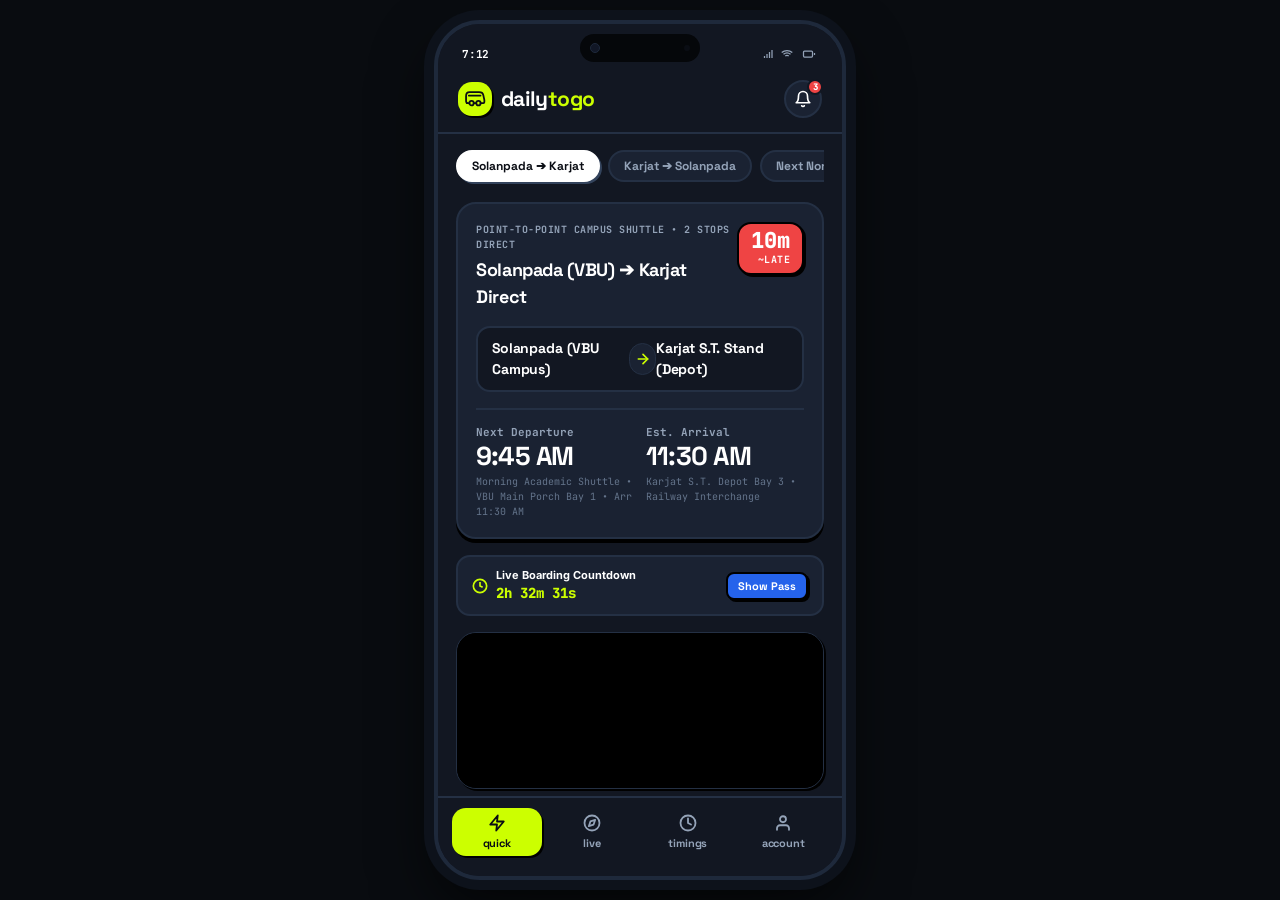
==== UIUX/index.html @ 634fa2c1 "feat(UIUX): Dailytogo student transit app with pure mobile view, muted campus video feeds, and Karja" ====
<!DOCTYPE html>
<html lang="en">
<head>
  <meta charset="UTF-8">
  <meta name="viewport" content="width=device-width, initial-scale=1.0">
  <title>Dailytogo — Next-Gen Student Transit & Campus Travel App</title>
  <meta name="description" content="Production-level UI/UX for Dailytogo, the energetic student-focused campus travel and intercity transit tracking app.">
  <link rel="preconnect" href="https://fonts.googleapis.com">
  <link rel="preconnect" href="https://fonts.gstatic.com" crossorigin>
  <link href="https://fonts.googleapis.com/css2?family=Inter:wght@400;500;600;700&family=JetBrains+Mono:wght@500;700;800&family=Space+Grotesk:wght@600;700;800&display=swap" rel="stylesheet">
  <link rel="stylesheet" href="styles.css">
</head>
<body>

  <div class="studio-wrapper">

    <!-- Mobile Device Frame Container -->
    <main class="phone-viewport-container">
      <div class="phone-device" role="region" aria-label="DailyToGo Mobile Application">
        
        <!-- Hardware Island & Front Sensors -->
        <div class="phone-notch-island" aria-hidden="true">
          <div class="island-camera-lens"></div>
          <div class="island-sensor"></div>
        </div>

        <!-- Mobile OS Status Bar -->
        <div class="phone-status-bar" aria-hidden="true">
          <span class="status-time" id="phoneStatusTime">9:41</span>
          <div class="status-indicators">
            <!-- 5G Signal SVG -->
            <svg width="14" height="12" viewBox="0 0 24 24" fill="none" stroke="currentColor" stroke-width="2.5"><path d="M2 20h.01"/><path d="M7 20v-4"/><path d="M12 20v-8"/><path d="M17 20V8"/><path d="M22 20V4"/></svg>
            <!-- Wifi SVG -->
            <svg width="14" height="12" viewBox="0 0 24 24" fill="none" stroke="currentColor" stroke-width="2.5"><path d="M5 12.55a11 11 0 0 1 14.08 0"/><path d="M1.42 9a16 16 0 0 1 21.16 0"/><path d="M8.53 16.11a6 6 0 0 1 6.95 0"/><line x1="12" y1="20" x2="12.01" y2="20"/></svg>
            <!-- Battery SVG -->
            <svg width="18" height="12" viewBox="0 0 24 24" fill="none" stroke="currentColor" stroke-width="2.5"><rect x="1" y="6" width="18" height="12" rx="2" ry="2"/><line x1="23" y1="10" x2="23" y2="14"/></svg>
          </div>
        </div>

        <!-- Application Top Header (Persistent) -->
        <header class="app-header">
          <div class="brand-header-group">
            <div class="brand-symbol" aria-hidden="true">
              <!-- redBus-inspired Rounded Bus Glyph Mark SVG -->
              <svg width="22" height="22" viewBox="0 0 32 32" fill="none" stroke="currentColor" stroke-width="2.6" stroke-linecap="round" stroke-linejoin="round">
                <path d="M4 22 H8 M14 22 H18 M24 22 H28 C29.5 22 30 20 29.5 17 L28 10 C27.5 7.5 25 6 22 6 H8 C4.5 6 3 8 3 12 L3 19 C3 21 4 22 6 22"/>
                <circle cx="11" cy="22" r="3.2"/>
                <circle cx="21" cy="22" r="3.2"/>
                <path d="M7 11 H24"/>
              </svg>
            </div>
            <h1 class="brand-title">Daily<span>togo</span></h1>
          </div>

          <!-- Top Bell Notification Icon (from Wireframe) -->
          <button type="button" class="header-action-btn" id="headerBellBtn" aria-label="Open Notifications">
            <svg width="18" height="18" viewBox="0 0 24 24" fill="none" stroke="currentColor" stroke-width="2.2" stroke-linecap="round" stroke-linejoin="round">
              <path d="M18 8A6 6 0 0 0 6 8c0 7-3 9-3 9h18s-3-2-3-9"/>
              <path d="M13.73 21a2 2 0 0 1-3.46 0"/>
            </svg>
            <span class="notif-badge-pill" id="notifBadge" aria-label="3 new notifications">3</span>
          </button>
        </header>

        <!-- Main Screen Scroll Area -->
        <div class="screens-viewport">

          <!-- ==========================================================
               SCREEN 1: QUICK (WIREFRAME 1)
               ========================================================== -->
          <section class="app-screen active" id="screen-quick" aria-label="Quick Overview">
            
            <!-- Horizontal Route Destination Selector (2-Stop Point-to-Point Shuttle) -->
            <div class="routes-scroller" role="tablist" aria-label="Campus Transit Corridors">
              <button type="button" class="route-chip active" data-route="solanpada-karjat" role="tab" aria-selected="true">Solanpada ➔ Karjat</button>
              <button type="button" class="route-chip" data-route="karjat-solanpada" role="tab">Karjat ➔ Solanpada</button>
              <button type="button" class="route-chip" data-route="next-shuttle" role="tab">Next Non-Stop</button>
              <button type="button" class="route-chip" data-route="night-run" role="tab">Night Exam Direct</button>
            </div>

            <!-- Main Hero Card with Wireframe "10m ~late" Status -->
            <div class="transit-hero-card">
              <div class="hero-top-row">
                <div class="route-badge-container">
                  <span class="route-label-sub" id="heroRouteSub">POINT-TO-POINT CAMPUS SHUTTLE • 2 STOPS DIRECT</span>
                  <div class="route-title-main" id="heroRouteTitle">Solanpada (VBU) ➔ Karjat Direct</div>
                </div>

                <!-- Wireframe "10m ~late" Badge -->
                <div class="late-status-badge" id="lateStatusBadge" role="status">
                  <div class="late-time" id="lateTimeText">10m</div>
                  <div class="late-label" id="lateLabelText">~late</div>
                </div>
              </div>

              <!-- Origin -> Destination Selector (VBU Campus <-> Karjat S.T. Stand) -->
              <div class="origin-dest-bar">
                <div class="station-pill" id="originStation">Solanpada (VBU Campus)</div>
                <button type="button" class="swap-route-btn" id="swapRouteBtn" aria-label="Swap Origin and Destination">
                  <svg width="16" height="16" viewBox="0 0 24 24" fill="none" stroke="currentColor" stroke-width="2.5" stroke-linecap="round" stroke-linejoin="round">
                    <line x1="5" y1="12" x2="19" y2="12"/>
                    <polyline points="12 5 19 12 12 19"/>
                  </svg>
                </button>
                <div class="station-pill" id="destStation">Karjat S.T. Stand (Depot)</div>
              </div>

              <!-- Departure and Estimated Arrival Grid -->
              <div class="departure-arrival-grid">
                <div class="metric-col">
                  <span class="metric-label">Next Departure</span>
                  <span class="metric-val" id="nextDepVal">2:15 PM</span>
                  <span class="metric-sub" id="originSubVal">VBU Main Porch Bay 1</span>
                </div>
                <div class="metric-col">
                  <span class="metric-label">Est. Arrival</span>
                  <span class="metric-val" id="estArrVal">3:00 PM</span>
                  <span class="metric-sub" id="destSubVal">Karjat Depot Bay 3</span>
                </div>
              </div>
            </div>

            <!-- Live Departure Countdown Ticker -->
            <div class="countdown-pill-banner">
              <div class="countdown-left">
                <svg class="live-beacon-icon" width="16" height="16" viewBox="0 0 24 24" fill="none" stroke="currentColor" stroke-width="2.5"><circle cx="12" cy="12" r="10"/><polyline points="12 6 12 12 16 14"/></svg>
                <div>
                  <div style="font-size: 11px; font-weight: 700; color: var(--text-main);">Live Boarding Countdown</div>
                  <div class="countdown-digits" id="liveCountdownTimer">Boarding in 18m</div>
                </div>
              </div>
              <button type="button" class="quick-action-cta" onclick="alert('Student VBU Bus Pass Verified! Ready for boarding at Solanpada gate.')">
                Show Pass
              </button>
            </div>

            <!-- Campus Shuttle Live Video -->
            <div class="animation-slot-wrapper">
              <div class="transit-video-frame">
                <video id="heroTransitVideo" class="transit-slot-video" autoplay loop muted playsinline preload="auto">
                  <source id="heroVideoSource" src="bus to karjat.MP4" type="video/mp4">
                </video>
              </div>
            </div>

          </section>

          <!-- ==========================================================
               SCREEN 2: LIVE MAP & STOPS TIMELINE (WIREFRAME 2 & 6)
               ========================================================== -->
          <section class="app-screen" id="screen-live" aria-label="Live Bus Tracking">

            <!-- Interactive Live Map Canvas Container -->
            <div class="live-map-card">

              <!-- Map Background Radar SVG Graphic (Direct 2-Stop Corridor) -->
              <svg class="map-svg-grid" viewBox="0 0 380 250" fill="none" preserveAspectRatio="none">
                <!-- Stylized Solid Map Streets (NO GRADIENTS) -->
                <rect width="380" height="250" fill="#0D121B"/>
                <path d="M0 60 H380 M0 140 H380 M0 210 H380" stroke="#1A2232" stroke-width="14"/>
                <path d="M90 0 V250 M220 0 V250 M320 0 V250" stroke="#1A2232" stroke-width="14"/>
                
                <!-- Scenic River & Ghat Land Contours -->
                <path d="M-20 180 Q100 130 200 190 T390 120" stroke="#152136" stroke-width="26"/>
                
                <!-- Direct Non-Stop Route Line connecting Karjat to Solanpada -->
                <path d="M50 190 L130 150 L220 120 L320 70" stroke="#0091EA" stroke-width="6" stroke-linecap="round" stroke-linejoin="round"/>
                
                <!-- Stop 1: Karjat Station Pin -->
                <circle cx="50" cy="190" r="8" fill="#10B981" stroke="#FFFFFF" stroke-width="3"/>
                <text x="50" y="215" fill="#FFFFFF" font-family="'JetBrains Mono', monospace" font-size="10" font-weight="700" text-anchor="middle">Karjat Station</text>
                
                <!-- Stop 2: Solanpada (VBU Campus) Pin -->
                <circle cx="320" cy="70" r="8" fill="#CCFF00" stroke="#000000" stroke-width="3"/>
                <text x="315" y="52" fill="#CCFF00" font-family="'JetBrains Mono', monospace" font-size="10" font-weight="800" text-anchor="middle">Solanpada (VBU)</text>

                <!-- Live Direct Transit Bus moving along the route -->
                <g transform="translate(195, 128)">
                  <circle cx="0" cy="0" r="16" fill="#0091EA" opacity="0.3">
                    <animate attributeName="r" values="10;22;10" dur="2s" repeatCount="indefinite"/>
                  </circle>
                  <circle cx="0" cy="0" r="9" fill="#0091EA" stroke="#FFFFFF" stroke-width="2.5"/>
                  <!-- Mini bus glyph inside marker -->
                  <rect x="-4" y="-3" width="8" height="6" rx="1" fill="#FFA000"/>
                </g>
              </svg>

              <!-- Map Header Overlay -->
              <div class="map-header-overlay">
                <div class="bus-status-tag">
                  <span class="brand-dot"></span>
                  <span>Shuttle VBU-01 • Direct Non-Stop</span>
                </div>
                <div class="bus-speed-badge" id="liveSpeedVal">48 km/h</div>
              </div>

              <!-- Map Bottom Refresh Button (Matching Wireframe: 'refresh') -->
              <div class="map-bottom-controls">
                <button type="button" class="btn-wireframe-refresh" id="mapRefreshBtn">
                  <svg width="13" height="13" viewBox="0 0 24 24" fill="none" stroke="currentColor" stroke-width="2.5" stroke-linecap="round" stroke-linejoin="round">
                    <path d="M21.5 2v6h-6M21.34 15.57a10 10 0 1 1-.57-8.38l5.67-5.67"/>
                  </svg>
                  <span>refresh</span>
                </button>
              </div>

              <!-- MAP ERROR / EMPTY STATE OVERLAY (From Wireframe 6: "Turn location on to enable map preview") -->
              <div class="map-disabled-state" id="mapDisabledState">
                <div class="disabled-icon-box">
                  <svg width="24" height="24" viewBox="0 0 24 24" fill="none" stroke="currentColor" stroke-width="2.5" stroke-linecap="round" stroke-linejoin="round">
                    <line x1="1" y1="1" x2="23" y2="23"/>
                    <path d="M21 10c0 7-9 13-9 13s-1.87-1.25-3.6-3.15"/>
                    <path d="M12.97 4.07A8.72 8.72 0 0 1 21 10c0 1.25-.3 2.45-.84 3.52"/>
                    <circle cx="12" cy="10" r="3"/>
                  </svg>
                </div>
                <p class="disabled-title">Turn location on to enable map preview</p>
                <button type="button" class="btn-error-retry" id="errorRetryBtn">
                  <svg width="13" height="13" viewBox="0 0 24 24" fill="none" stroke="currentColor" stroke-width="2.5"><path d="M21.5 2v6h-6M21.34 15.57a10 10 0 1 1-.57-8.38l5.67-5.67"/></svg>
                  Error retry
                </button>
              </div>

            </div>

            <!-- Live Transit Video Feed -->
            <div class="animation-slot-wrapper">
              <div class="transit-video-frame">
                <video id="liveHighwayVideo" class="transit-slot-video" autoplay loop muted playsinline preload="auto">
                  <source src="bus to solanpada.MP4" type="video/mp4">
                </video>
              </div>
            </div>

            <!-- Route Stop Progression Timeline (Pure 2-Stop Direct Route: Karjat ⇄ Solanpada) -->
            <div class="route-stops-card">
              <div class="stops-card-title">
                <span>Direct Route Progression</span>
                <span class="stops-card-badge" style="background-color: var(--brand-primary); color: #FFFFFF;">2 Stops Direct</span>
              </div>

              <!-- Point-to-Point Banner -->
              <div style="background-color: var(--bg-surface); border: 1px solid var(--border-subtle); border-radius: var(--radius-sm); padding: 8px 12px; margin-bottom: 12px; display: flex; align-items: center; justify-content: space-between;">
                <span style="font-family: var(--font-mono); font-size: 11px; font-weight: 700; color: var(--accent-volt);">
                  POINT-TO-POINT CAMPUS SHUTTLE
                </span>
                <span style="font-family: var(--font-mono); font-size: 10px; color: var(--text-dim);">
                  No intermediate stops
                </span>
              </div>

              <div class="timeline-stops-list">
                
                <!-- Stop 1: Departure Terminal -->
                <div class="timeline-stop-item completed">
                  <div class="stop-left-group">
                    <span class="stop-marker-dot" style="background-color: #10B981; border-color: #FFFFFF;"></span>
                    <div>
                      <div class="stop-name" id="timelineOriginName">Solanpada ST Bus Stop</div>
                      <div class="stop-type-sub" id="timelineOriginSub">VBU Campus Porch Bay 1 • Direct Non-Stop</div>
                    </div>
                  </div>
                  <span class="stop-time-val" id="timelineOriginTime">02:15 PM</span>
                </div>

                <!-- Mid-Transit Indicator -->
                <div class="timeline-stop-item current" style="border-left: 2px dashed var(--accent-volt); margin-left: 6px; padding-left: 14px;">
                  <div class="stop-left-group">
                    <span class="stop-marker-dot" style="background-color: var(--accent-volt); border-color: #000000;"></span>
                    <div>
                      <div class="stop-name" style="color: var(--accent-volt);">Direct Transit In Progress</div>
                      <div class="stop-type-sub" style="color: var(--text-muted); font-weight: 600;">Ghat Highway Corridor • 24 km Direct • Non-Stop</div>
                    </div>
                  </div>
                  <span class="stop-time-val" style="color: var(--accent-volt); font-weight: 800;">48 km/h</span>
                </div>

                <!-- Stop 2: Final Destination -->
                <div class="timeline-stop-item">
                  <div class="stop-left-group">
                    <span class="stop-marker-dot" style="background-color: var(--accent-volt); border-color: #000000;"></span>
                    <div>
                      <div class="stop-name" id="timelineDestName">Karjat S.T. Stand (Depot)</div>
                      <div class="stop-type-sub" id="timelineDestSub" style="color: var(--accent-volt); font-weight: 700;">Suburban Rail Interchange • Bay 3</div>
                    </div>
                  </div>
                  <span class="stop-time-val" id="timelineDestTime">03:00 PM</span>
                </div>

              </div>

            </div>

          </section>

          <!-- ==========================================================
               SCREEN 3: TIMINGS (WIREFRAME 3)
               ========================================================== -->
          <section class="app-screen" id="screen-timings" aria-label="Campus Bus Schedules">

            <div class="timings-header-bar">
              <div class="section-group-title">
                <svg width="18" height="18" viewBox="0 0 24 24" fill="none" stroke="currentColor" stroke-width="2.5"><rect x="3" y="4" width="18" height="18" rx="2" ry="2"/><line x1="16" y1="2" x2="16" y2="6"/><line x1="8" y1="2" x2="8" y2="6"/><line x1="3" y1="10" x2="21" y2="10"/></svg>
                <span>Daily Bus Schedule</span>
              </div>
              <span class="stops-card-badge">Mon – Sat</span>
            </div>

            <div class="schedule-grid-container">

              <!-- BLOCK 1: Departing from Karjat (Karjat ➔ Solanpada) -->
              <div class="schedule-block">
                <div class="schedule-direction-label">
                  <svg width="13" height="13" viewBox="0 0 24 24" fill="none" stroke="currentColor" stroke-width="3"><polyline points="9 18 15 12 9 6"/></svg>
                  <span>Departing from Karjat (Karjat ➔ Solanpada)</span>
                </div>

                <!-- 8:30 AM to 9:45 AM -->
                <div class="schedule-card" data-direction="karjat-solanpada" data-index="0" role="button" tabindex="0">
                  <div class="sched-left">
                    <div class="sched-time-badge">8:30 AM</div>
                    <div class="sched-meta">
                      <div class="sched-route-name">8:30 AM ➔ 9:45 AM</div>
                      <div class="sched-subtext">Karjat Depot Bay 4 • Arr 9:45 AM at Solanpada (VBU)</div>
                    </div>
                  </div>
                  <div class="sched-right">
                    <span class="status-pill-solid ontime">ON TIME</span>
                    <button type="button" class="bell-reminder-icon-btn" title="Set departure alarm" aria-label="Set reminder for 8:30 AM">
                      <svg width="13" height="13" viewBox="0 0 24 24" fill="none" stroke="currentColor" stroke-width="2.2"><path d="M18 8A6 6 0 0 0 6 8c0 7-3 9-3 9h18s-3-2-3-9"/><path d="M13.73 21a2 2 0 0 1-3.46 0"/></svg>
                    </button>
                  </div>
                </div>

                <!-- 11:30 AM to 12:45 PM -->
                <div class="schedule-card" data-direction="karjat-solanpada" data-index="1" role="button" tabindex="0">
                  <div class="sched-left">
                    <div class="sched-time-badge">11:30 AM</div>
                    <div class="sched-meta">
                      <div class="sched-route-name">11:30 AM ➔ 12:45 PM</div>
                      <div class="sched-subtext">Midday Campus Connector • Direct to VBU Gate</div>
                    </div>
                  </div>
                  <div class="sched-right">
                    <span class="status-pill-solid ontime">ON TIME</span>
                    <button type="button" class="bell-reminder-icon-btn" title="Departure alarm active" aria-label="Set reminder for 11:30 AM">
                      <svg width="13" height="13" viewBox="0 0 24 24" fill="none" stroke="currentColor" stroke-width="2.2"><path d="M18 8A6 6 0 0 0 6 8c0 7-3 9-3 9h18s-3-2-3-9"/><path d="M13.73 21a2 2 0 0 1-3.46 0"/></svg>
                    </button>
                  </div>
                </div>

                <!-- 1:00 PM to 2:15 PM -->
                <div class="schedule-card" data-direction="karjat-solanpada" data-index="2" role="button" tabindex="0">
                  <div class="sched-left">
                    <div class="sched-time-badge">1:00 PM</div>
                    <div class="sched-meta">
                      <div class="sched-route-name">1:00 PM ➔ 2:15 PM</div>
                      <div class="sched-subtext">Post-Lunch Shuttle • Depot Bay 3 • Arr 2:15 PM</div>
                    </div>
                  </div>
                  <div class="sched-right">
                    <span class="status-pill-solid ontime">ON TIME</span>
                    <button type="button" class="bell-reminder-icon-btn" title="Set departure alarm" aria-label="Set reminder for 1:00 PM">
                      <svg width="13" height="13" viewBox="0 0 24 24" fill="none" stroke="currentColor" stroke-width="2.2"><path d="M18 8A6 6 0 0 0 6 8c0 7-3 9-3 9h18s-3-2-3-9"/><path d="M13.73 21a2 2 0 0 1-3.46 0"/></svg>
                    </button>
                  </div>
                </div>

                <!-- 4:15 PM to 5:30 PM -->
                <div class="schedule-card" data-direction="karjat-solanpada" data-index="3" role="button" tabindex="0">
                  <div class="sched-left">
                    <div class="sched-time-badge">4:15 PM</div>
                    <div class="sched-meta">
                      <div class="sched-route-name">4:15 PM ➔ 5:30 PM</div>
                      <div class="sched-subtext">Evening Campus Return • Sync with Mumbai Local</div>
                    </div>
                  </div>
                  <div class="sched-right">
                    <span class="status-pill-solid ontime">ON TIME</span>
                    <button type="button" class="bell-reminder-icon-btn" title="Set departure alarm" aria-label="Set reminder for 4:15 PM">
                      <svg width="13" height="13" viewBox="0 0 24 24" fill="none" stroke="currentColor" stroke-width="2.2"><path d="M18 8A6 6 0 0 0 6 8c0 7-3 9-3 9h18s-3-2-3-9"/><path d="M13.73 21a2 2 0 0 1-3.46 0"/></svg>
                    </button>
                  </div>
                </div>

                <!-- 7:30 PM to 9:00 PM -->
                <div class="schedule-card" data-direction="karjat-solanpada" data-index="4" role="button" tabindex="0">
                  <div class="sched-left">
                    <div class="sched-time-badge">7:30 PM</div>
                    <div class="sched-meta">
                      <div class="sched-route-name">7:30 PM ➔ 9:00 PM</div>
                      <div class="sched-subtext">Night Campus Shuttle • Last Scheduled Return</div>
                    </div>
                  </div>
                  <div class="sched-right">
                    <span class="status-pill-solid ontime">ON TIME</span>
                    <button type="button" class="bell-reminder-icon-btn" title="Set departure alarm" aria-label="Set reminder for 7:30 PM">
                      <svg width="13" height="13" viewBox="0 0 24 24" fill="none" stroke="currentColor" stroke-width="2.2"><path d="M18 8A6 6 0 0 0 6 8c0 7-3 9-3 9h18s-3-2-3-9"/><path d="M13.73 21a2 2 0 0 1-3.46 0"/></svg>
                    </button>
                  </div>
                </div>
              </div>

              <!-- Campus Terminal Video Feed -->
              <div class="animation-slot-wrapper">
                <div class="transit-video-frame">
                  <video id="boardingVideo" class="transit-slot-video" autoplay loop muted playsinline preload="auto">
                    <source src="Students_boarding_1080p.mp4" type="video/mp4">
                  </video>
                </div>
              </div>

              <!-- BLOCK 2: Departing from Solanpada (Solanpada ➔ Karjat) -->
              <div class="schedule-block">
                <div class="schedule-direction-label">
                  <svg width="13" height="13" viewBox="0 0 24 24" fill="none" stroke="currentColor" stroke-width="3"><polyline points="9 18 15 12 9 6"/></svg>
                  <span>Departing from Solanpada (Solanpada ➔ Karjat)</span>
                </div>

                <!-- 6:00 AM to 8:30 AM -->
                <div class="schedule-card" data-direction="solanpada-karjat" data-index="0" role="button" tabindex="0">
                  <div class="sched-left">
                    <div class="sched-time-badge">6:00 AM</div>
                    <div class="sched-meta">
                      <div class="sched-route-name">6:00 AM ➔ 8:30 AM</div>
                      <div class="sched-subtext">Early Morning Express • Direct to Karjat Station</div>
                    </div>
                  </div>
                  <div class="sched-right">
                    <span class="status-pill-solid ontime">ON TIME</span>
                    <button type="button" class="bell-reminder-icon-btn" title="Set departure alarm" aria-label="Set reminder for 6:00 AM">
                      <svg width="13" height="13" viewBox="0 0 24 24" fill="none" stroke="currentColor" stroke-width="2.2"><path d="M18 8A6 6 0 0 0 6 8c0 7-3 9-3 9h18s-3-2-3-9"/><path d="M13.73 21a2 2 0 0 1-3.46 0"/></svg>
                    </button>
                  </div>
                </div>

                <!-- 9:45 AM to 11:30 AM -->
                <div class="schedule-card" data-direction="solanpada-karjat" data-index="1" role="button" tabindex="0">
                  <div class="sched-left">
                    <div class="sched-time-badge">9:45 AM</div>
                    <div class="sched-meta">
                      <div class="sched-route-name">9:45 AM ➔ 11:30 AM</div>
                      <div class="sched-subtext">Morning Academic Shuttle • VBU Main Porch Bay 1</div>
                    </div>
                  </div>
                  <div class="sched-right">
                    <span class="status-pill-solid ontime">ON TIME</span>
                    <button type="button" class="bell-reminder-icon-btn" title="Set departure alarm" aria-label="Set reminder for 9:45 AM">
                      <svg width="13" height="13" viewBox="0 0 24 24" fill="none" stroke="currentColor" stroke-width="2.2"><path d="M18 8A6 6 0 0 0 6 8c0 7-3 9-3 9h18s-3-2-3-9"/><path d="M13.73 21a2 2 0 0 1-3.46 0"/></svg>
                    </button>
                  </div>
                </div>

                <!-- 12:45 PM to 1:00 PM -->
                <div class="schedule-card" data-direction="solanpada-karjat" data-index="2" role="button" tabindex="0">
                  <div class="sched-left">
                    <div class="sched-time-badge">12:45 PM</div>
                    <div class="sched-meta">
                      <div class="sched-route-name">12:45 PM ➔ 1:00 PM</div>
                      <div class="sched-subtext">Mid-Day Station Connector • Direct to Karjat Depot</div>
                    </div>
                  </div>
                  <div class="sched-right">
                    <span class="status-pill-solid ontime">ON TIME</span>
                    <button type="button" class="bell-reminder-icon-btn" title="Set departure alarm" aria-label="Set reminder for 12:45 PM">
                      <svg width="13" height="13" viewBox="0 0 24 24" fill="none" stroke="currentColor" stroke-width="2.2"><path d="M18 8A6 6 0 0 0 6 8c0 7-3 9-3 9h18s-3-2-3-9"/><path d="M13.73 21a2 2 0 0 1-3.46 0"/></svg>
                    </button>
                  </div>
                </div>

                <!-- 2:15 PM to 4:15 PM -->
                <div class="schedule-card next-bus active-selected-bus" data-direction="solanpada-karjat" data-index="3" role="button" tabindex="0">
                  <div class="sched-left">
                    <div class="sched-time-badge">2:15 PM</div>
                    <div class="sched-meta">
                      <div class="sched-route-name">2:15 PM ➔ 4:15 PM</div>
                      <div class="sched-subtext">Afternoon Campus Exit • Solanpada Porch Bay 2</div>
                    </div>
                  </div>
                  <div class="sched-right">
                    <span class="status-pill-solid ontime">NEXT BUS</span>
                    <button type="button" class="bell-reminder-icon-btn active" title="Departure alarm active" aria-label="Cancel reminder for 2:15 PM">
                      <svg width="13" height="13" viewBox="0 0 24 24" fill="none" stroke="currentColor" stroke-width="2.2"><path d="M18 8A6 6 0 0 0 6 8c0 7-3 9-3 9h18s-3-2-3-9"/><path d="M13.73 21a2 2 0 0 1-3.46 0"/></svg>
                    </button>
                  </div>
                </div>

                <!-- 5:30 PM to 6:30 PM -->
                <div class="schedule-card" data-direction="solanpada-karjat" data-index="4" role="button" tabindex="0">
                  <div class="sched-left">
                    <div class="sched-time-badge">5:30 PM</div>
                    <div class="sched-meta">
                      <div class="sched-route-name">5:30 PM ➔ 6:30 PM</div>
                      <div class="sched-subtext">Evening Peak Transit • Direct to Karjat Station</div>
                    </div>
                  </div>
                  <div class="sched-right">
                    <span class="status-pill-solid ontime">ON TIME</span>
                    <button type="button" class="bell-reminder-icon-btn" title="Set departure alarm" aria-label="Set reminder for 5:30 PM">
                      <svg width="13" height="13" viewBox="0 0 24 24" fill="none" stroke="currentColor" stroke-width="2.2"><path d="M18 8A6 6 0 0 0 6 8c0 7-3 9-3 9h18s-3-2-3-9"/><path d="M13.73 21a2 2 0 0 1-3.46 0"/></svg>
                    </button>
                  </div>
                </div>
              </div>

            </div>

          </section>

          <!-- ==========================================================
               SCREEN 4: ACCOUNT / PROFILE & SETTINGS (WIREFRAME 4 & 7)
               ========================================================== -->
          <section class="app-screen" id="screen-account" aria-label="Student Profile & Settings">

            <!-- Profile Card -->
            <div class="profile-card-container">
              
              <div class="profile-top-bar">
                <div class="profile-avatar-wrapper">
                  <div class="avatar-circle">
                    <svg width="34" height="34" viewBox="0 0 24 24" fill="none" stroke="currentColor" stroke-width="2"><path d="M20 21v-2a4 4 0 0 0-4-4H8a4 4 0 0 0-4 4v2"/><circle cx="12" cy="7" r="4"/></svg>
                  </div>
                  <!-- Wireframe 'update' button on avatar -->
                  <button type="button" class="avatar-update-btn" id="avatarUpdateTrigger" title="Upload new student avatar">update</button>
                </div>

                <div class="profile-header-text">
                  <div class="student-name-title">Aarav Sharma</div>
                  <div class="student-id-sub">VU2024-ENG-082 • SEM IV</div>
                </div>
              </div>

              <!-- Input 1: Name (From Wireframe) -->
              <div class="form-group">
                <label class="form-label" for="profileNameInput">Name</label>
                <input class="student-text-input" type="text" id="profileNameInput" value="Aarav Sharma">
              </div>

              <!-- Input 2: Address / Hostel (From Wireframe) -->
              <div class="form-group">
                <label class="form-label" for="profileAddressInput">Address / Campus Hostel</label>
                <input class="student-text-input" type="text" id="profileAddressInput" value="Hostel Block B, Room 304, VU Campus">
              </div>

              <!-- Wireframe Update Button -->
              <button type="button" class="btn-update-profile" id="updateProfileBtn">
                <svg width="14" height="14" viewBox="0 0 24 24" fill="none" stroke="currentColor" stroke-width="2.5"><path d="M19 21H5a2 2 0 0 1-2-2V5a2 2 0 0 1 2-2h11l5 5v11a2 2 0 0 1-2 2z"/><polyline points="17 21 17 13 7 13 7 21"/><polyline points="7 3 7 8 15 8"/></svg>
                Save profile changes
              </button>

              <!-- WIREFRAME SUCCESS STATE (Wireframe 7: "profile updated successfully") -->
              <div class="toast-msg-box success" id="profileSuccessToast" role="alert">
                <svg width="15" height="15" viewBox="0 0 24 24" fill="none" stroke="currentColor" stroke-width="3"><polyline points="20 6 9 17 4 12"/></svg>
                <span>profile updated successfully</span>
              </div>

              <!-- WIREFRAME ERROR STATE (Wireframe 7: "profile upload failed max limit 5mb") -->
              <div class="toast-msg-box error" id="profileErrorToast" role="alert">
                <svg width="15" height="15" viewBox="0 0 24 24" fill="none" stroke="currentColor" stroke-width="3"><circle cx="12" cy="12" r="10"/><line x1="12" y1="8" x2="12" y2="12"/><line x1="12" y1="16" x2="12.01" y2="16"/></svg>
                <span>profile upload failed max limit 5mb</span>
              </div>

            </div>

            <!-- Wireframe Section: "Notification" -->
            <div class="settings-section-card">
              <div class="settings-card-header">
                <svg width="16" height="16" viewBox="0 0 24 24" fill="none" stroke="currentColor" stroke-width="2.5"><path d="M18 8A6 6 0 0 0 6 8c0 7-3 9-3 9h18s-3-2-3-9"/><path d="M13.73 21a2 2 0 0 1-3.46 0"/></svg>
                <span>Notification</span>
              </div>

              <!-- Bus Reminder Toggle -->
              <div class="toggle-item-row">
                <div class="toggle-text-group">
                  <div class="toggle-label">Bus Reminder</div>
                  <div class="toggle-desc">Alert 15 mins prior to campus departure</div>
                </div>
                <label class="switch-input">
                  <input type="checkbox" checked aria-label="Toggle Bus Reminder">
                  <span class="switch-slider"></span>
                </label>
              </div>

              <!-- Bus Status Toggle -->
              <div class="toggle-item-row">
                <div class="toggle-text-group">
                  <div class="toggle-label">Bus Status</div>
                  <div class="toggle-desc">Real-time arrival & seat occupancy updates</div>
                </div>
                <label class="switch-input">
                  <input type="checkbox" checked aria-label="Toggle Bus Status">
                  <span class="switch-slider"></span>
                </label>
              </div>

              <!-- Route Updates Toggle -->
              <div class="toggle-item-row">
                <div class="toggle-text-group">
                  <div class="toggle-label">Route Updates</div>
                  <div class="toggle-desc">Detours, ghat highway blocks and delays</div>
                </div>
                <label class="switch-input">
                  <input type="checkbox" aria-label="Toggle Route Updates">
                  <span class="switch-slider"></span>
                </label>
              </div>

            </div>

            <!-- Wireframe Section: "Alerts" -->
            <div class="settings-section-card">
              <div class="settings-card-header">
                <svg width="16" height="16" viewBox="0 0 24 24" fill="none" stroke="currentColor" stroke-width="2.5"><polygon points="7.86 2 16.14 2 22 7.86 22 16.14 16.14 22 7.86 22 2 16.14 2 7.86 7.86 2"/><line x1="12" y1="8" x2="12" y2="12"/><line x1="12" y1="16" x2="12.01" y2="16"/></svg>
                <span>Alerts</span>
              </div>

              <!-- Weather Alert Toggle -->
              <div class="toggle-item-row">
                <div class="toggle-text-group">
                  <div class="toggle-label">Weather Alert</div>
                  <div class="toggle-desc">Heavy rainfall and ghat road waterlogging warnings</div>
                </div>
                <label class="switch-input">
                  <input type="checkbox" checked aria-label="Toggle Weather Alert">
                  <span class="switch-slider"></span>
                </label>
              </div>

              <!-- Cancellation Alert Toggle -->
              <div class="toggle-item-row">
                <div class="toggle-text-group">
                  <div class="toggle-label">Cancellation Alert</div>
                  <div class="toggle-desc">Emergency schedule suspensions & refunds</div>
                </div>
                <label class="switch-input">
                  <input type="checkbox" checked aria-label="Toggle Cancellation Alert">
                  <span class="switch-slider"></span>
                </label>
              </div>

            </div>

          </section>

          <!-- ==========================================================
               SCREEN 5: NOTIFICATIONS (WIREFRAME 5)
               ========================================================== -->
          <section class="app-screen" id="screen-notifications" aria-label="Transit Alerts & Announcements">

            <div class="timings-header-bar">
              <div class="section-group-title">
                <button type="button" class="tool-chip-btn" id="notifBackBtn" style="padding: 4px 8px; margin-right: 4px;" title="Back to Quick tab">
                  <svg width="13" height="13" viewBox="0 0 24 24" fill="none" stroke="currentColor" stroke-width="2.5"><polyline points="15 18 9 12 15 6"/></svg>
                </button>
                <svg width="18" height="18" viewBox="0 0 24 24" fill="none" stroke="currentColor" stroke-width="2.5"><path d="M18 8A6 6 0 0 0 6 8c0 7-3 9-3 9h18s-3-2-3-9"/><path d="M13.73 21a2 2 0 0 1-3.46 0"/></svg>
                <span>Notifications</span>
              </div>
              <button type="button" class="tool-chip-btn" onclick="document.getElementById('notifBadge').textContent='0'; alert('All transit notices marked as read.')">
                Mark all read
              </button>
            </div>

            <!-- Transit Advisory Motion Graphic -->
            <div class="animation-slot-wrapper" style="background-color: var(--bg-surface-elevated); border: 1px solid var(--border-subtle); padding: 14px 0; display: flex; justify-content: center; align-items: center;">
              <svg width="50" height="32" viewBox="0 0 60 40" fill="none">
                <path d="M30 6 A12 12 0 0 0 18 18 C18 26 12 30 12 30 H48 S42 26 42 18 A12 12 0 0 0 30 6" fill="#1A2232" stroke="#CCFF00" stroke-width="2"/>
                <circle cx="30" cy="34" r="3" fill="#CCFF00"/>
                <path d="M10 14 Q6 18 10 22 M50 14 Q54 18 50 22" stroke="#EF4444" stroke-width="2" stroke-linecap="round"/>
              </svg>
            </div>

            <!-- Notifications Feed matching exact text from wireframe 5 -->
            <div class="notifs-list-container">

              <!-- Wireframe Item 1: "Bus delayed by 20min" -->
              <article class="notif-card urgent">
                <div class="notif-icon-box delay" aria-hidden="true">
                  <svg width="18" height="18" viewBox="0 0 24 24" fill="none" stroke="currentColor" stroke-width="2.5"><circle cx="12" cy="12" r="10"/><polyline points="12 6 12 12 16 14"/></svg>
                </div>
                <div class="notif-body">
                  <div class="notif-title-row">
                    <h2 class="notif-title">Bus delayed by 20min</h2>
                    <span class="notif-time-stamp">5m ago</span>
                  </div>
                  <p class="notif-desc-text">
                    Shuttle VB-04 running 20m late due to heavy traffic at Jamrung toll bridge. Revised campus arrival time is 1:50 PM.
                  </p>
                </div>
              </article>

              <!-- Wireframe Item 2: "Bus cancelled cause of heavy rainfall" -->
              <article class="notif-card urgent">
                <div class="notif-icon-box cancel" aria-hidden="true">
                  <svg width="18" height="18" viewBox="0 0 24 24" fill="none" stroke="currentColor" stroke-width="2.5"><line x1="18" y1="6" x2="6" y2="18"/><line x1="6" y1="6" x2="18" y2="18"/></svg>
                </div>
                <div class="notif-body">
                  <div class="notif-title-row">
                    <h2 class="notif-title">Bus cancelled cause of heavy rainfall</h2>
                    <span class="notif-time-stamp">25m ago</span>
                  </div>
                  <p class="notif-desc-text">
                    Karjat-to-Campus 5:30 PM evening service suspended due to flash ghat road waterlogging. Next available coach scheduled for 7:00 PM.
                  </p>
                </div>
              </article>

              <!-- Wireframe Item 3: "10% off , festive exam discount" -->
              <article class="notif-card promo">
                <div class="notif-icon-box offer" aria-hidden="true">
                  <svg width="18" height="18" viewBox="0 0 24 24" fill="none" stroke="currentColor" stroke-width="2.5"><line x1="19" y1="5" x2="5" y2="19"/><circle cx="6.5" cy="6.5" r="2.5"/><circle cx="17.5" cy="17.5" r="2.5"/></svg>
                </div>
                <div class="notif-body">
                  <div class="notif-title-row">
                    <h2 class="notif-title">10% off, festive exam discount</h2>
                    <span class="notif-time-stamp">2h ago</span>
                  </div>
                  <p class="notif-desc-text">
                    Exclusive student semester transit pass discount! Use code <strong>VUEXAMS</strong> at campus kiosk for 10% off monthly shuttle credits.
                  </p>
                </div>
              </article>

              <!-- Bonus student alert -->
              <article class="notif-card">
                <div class="notif-icon-box" style="background-color: var(--brand-primary); color: #FFFFFF;" aria-hidden="true">
                  <svg width="18" height="18" viewBox="0 0 24 24" fill="none" stroke="currentColor" stroke-width="2.5"><path d="M4 15s1-1 4-1 5 2 8 2 4-1 4-1V3s-1 1-4 1-5-2-8-2-4 1-4 1z"/><line x1="4" y1="22" x2="4" y2="15"/></svg>
                </div>
                <div class="notif-body">
                  <div class="notif-title-row">
                    <h2 class="notif-title">Night Library Shuttle Active</h2>
                    <span class="notif-time-stamp">Yesterday</span>
                  </div>
                  <p class="notif-desc-text">
                    Extended exam week night campus perimeter shuttle running between Hostel blocks and Central Library until 11:30 PM tonight.
                  </p>
                </div>
              </article>

            </div>

          </section>

        </div>

        <!-- Wireframe Bottom Navigation Bar: quick | live | timings | account -->
        <nav class="phone-bottom-nav" aria-label="Main Navigation">
          <!-- Tab 1: quick -->
          <button type="button" class="nav-tab-item active" data-target="quick">
            <svg class="tab-icon-svg" width="18" height="18" viewBox="0 0 24 24" fill="none" stroke="currentColor" stroke-width="2.4" stroke-linecap="round" stroke-linejoin="round">
              <polygon points="13 2 3 14 12 14 11 22 21 10 12 10 13 2"/>
            </svg>
            <span class="tab-label">quick</span>
          </button>

          <!-- Tab 2: live -->
          <button type="button" class="nav-tab-item" data-target="live">
            <svg class="tab-icon-svg" width="18" height="18" viewBox="0 0 24 24" fill="none" stroke="currentColor" stroke-width="2.4" stroke-linecap="round" stroke-linejoin="round">
              <circle cx="12" cy="12" r="10"/>
              <polygon points="16.24 7.76 14.12 14.12 7.76 16.24 9.88 9.88 16.24 7.76"/>
            </svg>
            <span class="tab-label">live</span>
          </button>

          <!-- Tab 3: timings -->
          <button type="button" class="nav-tab-item" data-target="timings">
            <svg class="tab-icon-svg" width="18" height="18" viewBox="0 0 24 24" fill="none" stroke="currentColor" stroke-width="2.4" stroke-linecap="round" stroke-linejoin="round">
              <circle cx="12" cy="12" r="10"/>
              <polyline points="12 6 12 12 16 14"/>
            </svg>
            <span class="tab-label">timings</span>
          </button>

          <!-- Tab 4: account -->
          <button type="button" class="nav-tab-item" data-target="account">
            <svg class="tab-icon-svg" width="18" height="18" viewBox="0 0 24 24" fill="none" stroke="currentColor" stroke-width="2.4" stroke-linecap="round" stroke-linejoin="round">
              <path d="M20 21v-2a4 4 0 0 0-4-4H8a4 4 0 0 0-4 4v2"/>
              <circle cx="12" cy="7" r="4"/>
            </svg>
            <span class="tab-label">account</span>
          </button>
        </nav>

      </div>
    </main>

  </div>

  <script src="app.js"></script>
</body>
</html>
---- UIUX/styles.css ----
/* ==========================================================================
   DAILYTOGO — NEXT-GEN STUDENT TRANSIT DESIGN SYSTEM
   Theme: Kinetic Campus Transit (Solid High-Contrast, Zero Gradients, Zero Emojis)
   ========================================================================== */

:root {
  /* Strictly Solid Colors - NO GRADIENTS ALLOWED */
  --bg-canvas: #090C10;
  --bg-surface: #121722;
  --bg-surface-elevated: #1A2232;
  --bg-surface-hover: #222C3E;
  
  --brand-primary: #2563EB;        /* Electric Cobalt */
  --brand-primary-dark: #1D4ED8;
  --brand-primary-light: #3B82F6;
  
  --accent-volt: #CCFF00;          /* High-Vis Safety Volt / Student Energy */
  --accent-volt-dark: #A6D000;
  --accent-volt-fg: #0A0D14;
  
  --accent-coral: #EF4444;         /* Delay / Emergency Coral */
  --accent-coral-subtle: #3B1214;
  --accent-amber: #F59E0B;         /* Warning / Scheduled */
  --accent-emerald: #10B981;       /* On-time / Active */
  --accent-emerald-subtle: #064E3B;

  --text-main: #FFFFFF;
  --text-muted: #94A3B8;
  --text-dim: #64748B;
  --text-inverted: #0A0D14;

  --border-subtle: #243044;
  --border-bold: #33435C;
  --border-volt: #CCFF00;
  
  --font-display: 'Space Grotesk', -apple-system, BlinkMacSystemFont, sans-serif;
  --font-body: 'Inter', -apple-system, BlinkMacSystemFont, sans-serif;
  --font-mono: 'JetBrains Mono', monospace;

  --radius-xs: 4px;
  --radius-sm: 8px;
  --radius-md: 14px;
  --radius-lg: 20px;
  --radius-full: 9999px;

  --shadow-card: 0 4px 0 #000000;
  --shadow-elevated: 0 8px 0 #000000;
  --shadow-floating: 0 12px 24px rgba(0, 0, 0, 0.4);
  --shadow-volt: 0 4px 0 #A6D000;

  --transition-fast: 0.15s cubic-bezier(0.4, 0, 0.2, 1);
  --transition-smooth: 0.25s cubic-bezier(0.2, 0.8, 0.2, 1);
}

/* Light Mode Overrides for Prototype Inspector if toggled (STRICTLY NO GRADIENTS) */
[data-theme="light"] {
  --bg-canvas: #F1F5F9;
  --bg-surface: #FFFFFF;
  --bg-surface-elevated: #F8FAFC;
  --bg-surface-hover: #E2E8F0;
  --text-main: #0F172A;
  --text-muted: #64748B;
  --text-dim: #94A3B8;
  --text-inverted: #FFFFFF;
  --border-subtle: #E2E8F0;
  --border-bold: #CBD5E1;
  --shadow-card: 0 4px 0 #CBD5E1;
  --shadow-elevated: 0 8px 0 #94A3B8;
}

/* Reset & Box Sizing */
*, *::before, *::after {
  box-sizing: border-box;
  margin: 0;
  padding: 0;
  -webkit-tap-highlight-color: transparent;
}

body {
  background-color: var(--bg-canvas);
  color: var(--text-main);
  font-family: var(--font-body);
  font-size: 14px;
  line-height: 1.5;
  min-height: 100vh;
  display: flex;
  flex-direction: column;
  align-items: center;
  justify-content: center;
  padding: 20px 16px;
  margin: 0;
  box-sizing: border-box;
  overflow-x: hidden;
}

/* ==========================================================================
   APP CONTAINER & PHONE VIEWPORT LAYOUT
   ========================================================================== */
.studio-wrapper {
  width: 100%;
  display: flex;
  flex-direction: column;
  align-items: center;
  justify-content: center;
}

/* Top Studio Navigation & State Control Bar */
.studio-bar {
  width: 100%;
  max-width: 900px;
  background-color: var(--bg-surface);
  border: 2px solid var(--border-subtle);
  border-radius: var(--radius-lg);
  padding: 12px 18px;
  display: flex;
  flex-wrap: wrap;
  align-items: center;
  justify-content: space-between;
  gap: 12px;
  box-shadow: var(--shadow-card);
}

.studio-brand-badge {
  display: flex;
  align-items: center;
  gap: 10px;
}

.brand-dot {
  width: 10px;
  height: 10px;
  background-color: var(--accent-volt);
  border-radius: 50%;
  animation: pulseBeacon 2s infinite;
}

.studio-brand-title {
  font-family: var(--font-display);
  font-weight: 800;
  font-size: 15px;
  letter-spacing: -0.02em;
  color: var(--text-main);
  display: flex;
  align-items: center;
  gap: 6px;
}

.studio-brand-pill {
  background-color: var(--brand-primary);
  color: #FFFFFF;
  font-family: var(--font-mono);
  font-size: 10px;
  font-weight: 700;
  padding: 2px 7px;
  border-radius: var(--radius-full);
  text-transform: uppercase;
  letter-spacing: 0.05em;
}

.screen-switcher {
  display: flex;
  align-items: center;
  background-color: var(--bg-surface-elevated);
  border: 1px solid var(--border-subtle);
  border-radius: var(--radius-full);
  padding: 3px;
  gap: 2px;
}

.switcher-btn {
  background: transparent;
  border: none;
  color: var(--text-muted);
  font-family: var(--font-display);
  font-size: 12px;
  font-weight: 600;
  padding: 6px 13px;
  border-radius: var(--radius-full);
  cursor: pointer;
  transition: all var(--transition-fast);
  display: flex;
  align-items: center;
  gap: 5px;
}

.switcher-btn:hover {
  color: var(--text-main);
  background-color: var(--bg-surface-hover);
}

.switcher-btn.active {
  background-color: var(--accent-volt);
  color: var(--accent-volt-fg);
  font-weight: 700;
}

.studio-actions {
  display: flex;
  align-items: center;
  gap: 8px;
}

.tool-chip-btn {
  background-color: var(--bg-surface-elevated);
  border: 1px solid var(--border-subtle);
  color: var(--text-main);
  font-family: var(--font-mono);
  font-size: 11px;
  font-weight: 600;
  padding: 6px 11px;
  border-radius: var(--radius-md);
  cursor: pointer;
  transition: all var(--transition-fast);
  display: inline-flex;
  align-items: center;
  gap: 6px;
}

.tool-chip-btn:hover {
  border-color: var(--border-bold);
  background-color: var(--bg-surface-hover);
}

.tool-chip-btn.active-danger {
  border-color: var(--accent-coral);
  color: var(--accent-coral);
  background-color: var(--accent-coral-subtle);
}

/* ==========================================================================
   PHONE HARDWARE FRAME (Sleek Modern Smartphone Display)
   ========================================================================== */
.phone-viewport-container {
  display: flex;
  justify-content: center;
  align-items: flex-start;
  position: relative;
  width: 100%;
}

.phone-device {
  width: 412px;
  min-height: 860px;
  max-height: 90vh;
  background-color: var(--bg-surface);
  border: 4px solid #1E293B;
  border-radius: 46px;
  box-shadow: 0 0 0 10px #0D121B, 0 25px 60px rgba(0, 0, 0, 0.7);
  display: flex;
  flex-direction: column;
  position: relative;
  overflow: hidden;
}

/* Phone Top Bezel / Dynamic Island / Status Bar */
.phone-notch-island {
  position: absolute;
  top: 10px;
  left: 50%;
  transform: translateX(-50%);
  width: 120px;
  height: 28px;
  background-color: #05070A;
  border-radius: var(--radius-full);
  z-index: 50;
  display: flex;
  align-items: center;
  justify-content: space-between;
  padding: 0 10px;
}

.island-camera-lens {
  width: 10px;
  height: 10px;
  background-color: #111726;
  border-radius: 50%;
  border: 1px solid #1E293B;
}

.island-sensor {
  width: 6px;
  height: 6px;
  background-color: #0A0D14;
  border-radius: 50%;
}

.phone-status-bar {
  height: 48px;
  padding: 12px 24px 0 24px;
  display: flex;
  justify-content: space-between;
  align-items: center;
  font-family: var(--font-mono);
  font-size: 11px;
  font-weight: 700;
  color: var(--text-muted);
  z-index: 40;
  background-color: var(--bg-surface);
}

.status-time {
  letter-spacing: -0.02em;
  color: var(--text-main);
}

.status-indicators {
  display: flex;
  align-items: center;
  gap: 6px;
}

/* ==========================================================================
   APP HEADER
   ========================================================================== */
.app-header {
  padding: 8px 20px 14px 20px;
  background-color: var(--bg-surface);
  border-bottom: 2px solid var(--border-subtle);
  display: flex;
  align-items: center;
  justify-content: space-between;
  z-index: 30;
}

.brand-header-group {
  display: flex;
  align-items: center;
  gap: 9px;
}

.brand-symbol {
  width: 34px;
  height: 34px;
  background-color: var(--accent-volt);
  color: var(--accent-volt-fg);
  border-radius: var(--radius-md);
  display: flex;
  align-items: center;
  justify-content: center;
  box-shadow: 2px 2px 0 #000000;
}

.brand-title {
  font-family: var(--font-display);
  font-size: 21px;
  font-weight: 800;
  letter-spacing: -0.03em;
  color: var(--text-main);
  text-transform: lowercase;
}

.brand-title span {
  color: var(--accent-volt);
}

.header-action-btn {
  position: relative;
  width: 38px;
  height: 38px;
  background-color: var(--bg-surface-elevated);
  border: 2px solid var(--border-subtle);
  border-radius: var(--radius-full);
  display: flex;
  align-items: center;
  justify-content: center;
  color: var(--text-main);
  cursor: pointer;
  transition: transform var(--transition-fast), border-color var(--transition-fast);
}

.header-action-btn:hover {
  border-color: var(--accent-volt);
  transform: translateY(-1px);
}

.header-action-btn:active {
  transform: translateY(1px);
}

.notif-badge-pill {
  position: absolute;
  top: -3px;
  right: -3px;
  background-color: var(--accent-coral);
  color: #FFFFFF;
  font-family: var(--font-mono);
  font-size: 9px;
  font-weight: 800;
  min-width: 16px;
  height: 16px;
  border-radius: var(--radius-full);
  display: flex;
  align-items: center;
  justify-content: center;
  border: 2px solid var(--bg-surface);
}

/* ==========================================================================
   APP SCREENS VIEWPORT & SCROLL AREA
   ========================================================================== */
.screens-viewport {
  flex: 1;
  overflow-y: auto;
  overflow-x: hidden;
  position: relative;
  padding: 16px 18px 90px 18px; /* space for bottom navbar */
  scrollbar-width: thin;
  scrollbar-color: var(--border-subtle) transparent;
}

.screens-viewport::-webkit-scrollbar {
  width: 4px;
}

.screens-viewport::-webkit-scrollbar-thumb {
  background-color: var(--border-subtle);
  border-radius: var(--radius-full);
}

.app-screen {
  display: none;
  flex-direction: column;
  gap: 16px;
  animation: fadeInScreen 0.2s cubic-bezier(0.2, 0.8, 0.2, 1);
}

.app-screen.active {
  display: flex;
}

@keyframes fadeInScreen {
  from {
    opacity: 0;
    transform: translateY(6px);
  }
  to {
    opacity: 1;
    transform: translateY(0);
  }
}

/* ==========================================================================
   ANIMATION & GIF ASSET SLOTS (USER BRIEFED & TAGGED)
   ========================================================================== */
.animation-slot-wrapper {
  position: relative;
  border: 1px solid var(--border-subtle);
  border-radius: var(--radius-lg);
  background-color: #000000;
  padding: 0;
  overflow: hidden;
  box-shadow: 2px 2px 0 #000000;
}

.slot-tag {
  position: absolute;
  top: 8px;
  left: 10px;
  background-color: var(--accent-volt);
  color: var(--accent-volt-fg);
  font-family: var(--font-mono);
  font-size: 9px;
  font-weight: 800;
  padding: 2px 7px;
  border-radius: var(--radius-xs);
  text-transform: uppercase;
  letter-spacing: 0.04em;
  display: flex;
  align-items: center;
  gap: 4px;
  z-index: 10;
  box-shadow: 1px 1px 0 #000000;
}

.slot-info-trigger {
  position: absolute;
  top: 8px;
  right: 10px;
  background-color: var(--bg-surface);
  color: var(--accent-volt);
  border: 1px solid var(--border-volt);
  border-radius: var(--radius-full);
  width: 20px;
  height: 20px;
  display: flex;
  align-items: center;
  justify-content: center;
  font-size: 11px;
  font-family: var(--font-mono);
  font-weight: 800;
  cursor: pointer;
  z-index: 10;
}

.slot-content-display {
  padding-top: 18px;
  display: flex;
  flex-direction: column;
  align-items: center;
  justify-content: center;
  min-height: 100px;
  text-align: center;
}

.slot-graphic-container {
  width: 100%;
  display: flex;
  align-items: center;
  justify-content: center;
  overflow: hidden;
}

.slot-caption {
  margin-top: 8px;
  font-family: var(--font-mono);
  font-size: 11px;
  color: var(--accent-volt);
  font-weight: 600;
}

.slot-spec-hint {
  font-size: 10px;
  color: var(--text-muted);
  margin-top: 2px;
}

/* ==========================================================================
   SCREEN 1: QUICK GLANCE (DASHBOARD)
   ========================================================================== */
.routes-scroller {
  display: flex;
  align-items: center;
  gap: 8px;
  overflow-x: auto;
  padding-bottom: 4px;
  scrollbar-width: none;
}

.routes-scroller::-webkit-scrollbar {
  display: none;
}

.route-chip {
  background-color: var(--bg-surface-elevated);
  border: 2px solid var(--border-subtle);
  border-radius: var(--radius-full);
  padding: 6px 14px;
  font-family: var(--font-display);
  font-size: 12px;
  font-weight: 700;
  color: var(--text-muted);
  cursor: pointer;
  white-space: nowrap;
  transition: all var(--transition-fast);
}

.route-chip:hover {
  color: var(--text-main);
  border-color: var(--border-bold);
}

.route-chip.active {
  background-color: var(--text-main);
  color: var(--text-inverted);
  border-color: var(--text-main);
  box-shadow: 2px 2px 0 var(--border-bold);
}

/* Main Hero Transit Status Card */
.transit-hero-card {
  background-color: var(--bg-surface-elevated);
  border: 2px solid var(--border-subtle);
  border-radius: var(--radius-lg);
  padding: 18px;
  box-shadow: var(--shadow-card);
  position: relative;
  overflow: hidden;
}

.hero-top-row {
  display: flex;
  align-items: flex-start;
  justify-content: space-between;
  margin-bottom: 16px;
}

.route-badge-container {
  display: flex;
  flex-direction: column;
  gap: 4px;
}

.route-label-sub {
  font-family: var(--font-mono);
  font-size: 10px;
  font-weight: 700;
  color: var(--text-muted);
  letter-spacing: 0.05em;
  text-transform: uppercase;
}

.route-title-main {
  font-family: var(--font-display);
  font-size: 18px;
  font-weight: 800;
  color: var(--text-main);
  letter-spacing: -0.02em;
}

/* Wireframe "10m ~late" Badge */
.late-status-badge {
  background-color: var(--accent-coral);
  color: #FFFFFF;
  border-radius: var(--radius-md);
  padding: 6px 12px;
  text-align: right;
  border: 2px solid #000000;
  box-shadow: 2px 2px 0 #000000;
}

.late-time {
  font-family: var(--font-mono);
  font-size: 22px;
  font-weight: 800;
  line-height: 1;
}

.late-label {
  font-family: var(--font-mono);
  font-size: 10px;
  font-weight: 700;
  text-transform: uppercase;
  letter-spacing: 0.05em;
}

/* Origin to Destination Selector Bar (Mumbai -> Pune) */
.origin-dest-bar {
  background-color: var(--bg-surface);
  border: 2px solid var(--border-subtle);
  border-radius: var(--radius-md);
  padding: 10px 14px;
  display: flex;
  align-items: center;
  justify-content: space-between;
  margin-bottom: 16px;
}

.station-pill {
  font-family: var(--font-display);
  font-size: 14px;
  font-weight: 800;
  color: var(--text-main);
  letter-spacing: -0.01em;
}

.swap-route-btn {
  background-color: var(--bg-surface-elevated);
  border: 1px solid var(--border-subtle);
  color: var(--accent-volt);
  width: 32px;
  height: 32px;
  border-radius: var(--radius-full);
  display: flex;
  align-items: center;
  justify-content: center;
  cursor: pointer;
  transition: transform var(--transition-fast);
}

.swap-route-btn:hover {
  transform: rotate(180deg);
  border-color: var(--accent-volt);
}

/* Key Metrics: Departure & Arrival */
.departure-arrival-grid {
  display: grid;
  grid-template-columns: 1fr 1fr;
  gap: 12px;
  padding-top: 14px;
  border-top: 2px solid var(--border-subtle);
}

.metric-col {
  display: flex;
  flex-direction: column;
}

.metric-label {
  font-family: var(--font-mono);
  font-size: 11px;
  font-weight: 700;
  color: var(--text-muted);
  margin-bottom: 2px;
}

.metric-val {
  font-family: var(--font-display);
  font-size: 26px;
  font-weight: 800;
  color: var(--text-main);
  letter-spacing: -0.03em;
  line-height: 1.1;
}

.metric-sub {
  font-family: var(--font-mono);
  font-size: 10px;
  color: var(--text-dim);
  margin-top: 3px;
}

/* Live Countdown Ticker */
.countdown-pill-banner {
  background-color: var(--bg-surface-elevated);
  border: 2px solid var(--border-subtle);
  border-radius: var(--radius-md);
  padding: 10px 14px;
  display: flex;
  align-items: center;
  justify-content: space-between;
}

.countdown-left {
  display: flex;
  align-items: center;
  gap: 8px;
}

.live-beacon-icon {
  color: var(--accent-volt);
  animation: pulseBeacon 1.5s infinite;
}

.countdown-digits {
  font-family: var(--font-mono);
  font-size: 14px;
  font-weight: 800;
  color: var(--accent-volt);
}

.quick-action-cta {
  background-color: var(--brand-primary);
  color: #FFFFFF;
  border: 2px solid #000000;
  border-radius: var(--radius-sm);
  padding: 5px 10px;
  font-family: var(--font-display);
  font-size: 11px;
  font-weight: 700;
  cursor: pointer;
  box-shadow: 2px 2px 0 #000000;
}

.quick-action-cta:hover {
  background-color: var(--brand-primary-light);
}

/* Kinetic Bus Vector Animation (Slot 1 visual fallback) */
.kinetic-road-canvas {
  width: 100%;
  height: 64px;
  position: relative;
  overflow: hidden;
  background-color: #0B0E14;
  border-radius: var(--radius-md);
  border: 1px solid var(--border-subtle);
}

.road-stripes {
  position: absolute;
  top: 50%;
  left: 0;
  width: 200%;
  height: 3px;
  border-bottom: 2px dashed #33435C;
  transform: translateY(-50%);
  animation: roadMove 2s linear infinite;
}

.bus-sprite-motion {
  position: absolute;
  top: 50%;
  left: 45%;
  transform: translate(-50%, -50%);
  animation: busJiggle 0.8s ease-in-out infinite alternate;
}

@keyframes roadMove {
  from { transform: translateY(-50%) translateX(0); }
  to { transform: translateY(-50%) translateX(-50px); }
}

@keyframes busJiggle {
  0% { transform: translate(-50%, -50%) rotate(0deg); }
  100% { transform: translate(-50%, -53%) rotate(0.5deg); }
}

/* ==========================================================================
   SCREEN 2: LIVE TRACKING & MAP VIEW
   ========================================================================== */
.live-map-card {
  background-color: #0D121B;
  border: 2px solid var(--border-subtle);
  border-radius: var(--radius-lg);
  position: relative;
  min-height: 250px;
  overflow: hidden;
  display: flex;
  flex-direction: column;
  justify-content: space-between;
  box-shadow: var(--shadow-card);
}

.map-svg-grid {
  position: absolute;
  inset: 0;
  width: 100%;
  height: 100%;
  pointer-events: none;
}

.map-header-overlay {
  position: relative;
  z-index: 5;
  padding: 12px;
  display: flex;
  justify-content: space-between;
  align-items: center;
}

.bus-status-tag {
  background-color: var(--bg-surface);
  border: 2px solid var(--border-subtle);
  border-radius: var(--radius-full);
  padding: 4px 12px;
  font-family: var(--font-mono);
  font-size: 11px;
  font-weight: 700;
  color: var(--text-main);
  display: flex;
  align-items: center;
  gap: 6px;
  box-shadow: 2px 2px 0 #000000;
}

.bus-speed-badge {
  background-color: var(--accent-volt);
  color: var(--accent-volt-fg);
  font-family: var(--font-mono);
  font-size: 11px;
  font-weight: 800;
  padding: 4px 10px;
  border-radius: var(--radius-md);
  box-shadow: 2px 2px 0 #000000;
}

/* Refresh Button from Wireframe */
.map-bottom-controls {
  position: relative;
  z-index: 5;
  padding: 12px;
  display: flex;
  justify-content: flex-end;
  align-items: center;
  gap: 8px;
}

.btn-wireframe-refresh {
  background-color: var(--text-main);
  color: var(--text-inverted);
  border: 2px solid #000000;
  border-radius: var(--radius-full);
  padding: 7px 18px;
  font-family: var(--font-display);
  font-size: 12px;
  font-weight: 800;
  cursor: pointer;
  box-shadow: 2px 2px 0 #000000;
  display: inline-flex;
  align-items: center;
  gap: 6px;
  transition: all var(--transition-fast);
}

.btn-wireframe-refresh:hover {
  background-color: var(--accent-volt);
  color: var(--accent-volt-fg);
}

.btn-wireframe-refresh:active {
  transform: translate(1px, 1px);
  box-shadow: 1px 1px 0 #000000;
}

.btn-wireframe-refresh.refreshed-state {
  background-color: var(--accent-emerald);
  color: #FFFFFF;
}

/* Map Empty State / Location Disabled (Wireframe 6) */
.map-disabled-state {
  position: absolute;
  inset: 0;
  background-color: var(--bg-surface-elevated);
  z-index: 20;
  display: none;
  flex-direction: column;
  align-items: center;
  justify-content: center;
  padding: 24px;
  text-align: center;
  gap: 12px;
}

.map-disabled-state.active {
  display: flex;
}

.disabled-icon-box {
  width: 48px;
  height: 48px;
  background-color: var(--accent-coral-subtle);
  border: 2px solid var(--accent-coral);
  border-radius: var(--radius-full);
  display: flex;
  align-items: center;
  justify-content: center;
  color: var(--accent-coral);
}

.disabled-title {
  font-family: var(--font-display);
  font-size: 15px;
  font-weight: 700;
  color: var(--text-main);
  max-width: 240px;
}

.btn-error-retry {
  background-color: var(--accent-coral);
  color: #FFFFFF;
  border: 2px solid #000000;
  border-radius: var(--radius-full);
  padding: 8px 20px;
  font-family: var(--font-display);
  font-size: 12px;
  font-weight: 800;
  cursor: pointer;
  box-shadow: 2px 2px 0 #000000;
  display: inline-flex;
  align-items: center;
  gap: 6px;
}

.btn-error-retry:hover {
  background-color: #DC2626;
}

/* Route Timeline / Stops Progression (Wireframe Stops) */
.route-stops-card {
  background-color: var(--bg-surface-elevated);
  border: 2px solid var(--border-subtle);
  border-radius: var(--radius-lg);
  padding: 16px;
  box-shadow: var(--shadow-card);
}

.stops-card-title {
  font-family: var(--font-display);
  font-size: 14px;
  font-weight: 800;
  color: var(--text-main);
  margin-bottom: 12px;
  display: flex;
  align-items: center;
  justify-content: space-between;
}

.stops-card-badge {
  font-family: var(--font-mono);
  font-size: 10px;
  color: var(--accent-volt);
  background-color: var(--bg-surface);
  padding: 2px 8px;
  border-radius: var(--radius-full);
  border: 1px solid var(--border-subtle);
}

.timeline-stops-list {
  display: flex;
  flex-direction: column;
  gap: 0;
  position: relative;
}

.timeline-stop-item {
  display: flex;
  align-items: center;
  justify-content: space-between;
  padding: 10px 0;
  position: relative;
  border-bottom: 1px solid var(--border-subtle);
}

.timeline-stop-item:last-child {
  border-bottom: none;
}

.stop-left-group {
  display: flex;
  align-items: center;
  gap: 12px;
}

.stop-marker-dot {
  width: 14px;
  height: 14px;
  border-radius: 50%;
  border: 2px solid var(--border-bold);
  background-color: var(--bg-surface);
  position: relative;
  z-index: 2;
  flex-shrink: 0;
}

.timeline-stop-item.completed .stop-marker-dot {
  background-color: var(--text-muted);
  border-color: var(--text-muted);
}

.timeline-stop-item.current .stop-marker-dot {
  background-color: var(--accent-volt);
  border-color: #000000;
  box-shadow: 0 0 0 3px rgba(204, 255, 0, 0.3);
  animation: pulseStop 1.8s infinite;
}

.stop-name {
  font-family: var(--font-display);
  font-size: 13px;
  font-weight: 700;
  color: var(--text-main);
}

.stop-type-sub {
  font-family: var(--font-mono);
  font-size: 10px;
  color: var(--text-dim);
}

.stop-time-val {
  font-family: var(--font-mono);
  font-size: 12px;
  font-weight: 700;
  color: var(--text-muted);
}

.timeline-stop-item.current .stop-time-val {
  color: var(--accent-volt);
  font-weight: 800;
}

@keyframes pulseStop {
  0% { transform: scale(1); }
  50% { transform: scale(1.2); }
  100% { transform: scale(1); }
}

/* ==========================================================================
   SCREEN 3: TIMINGS (CAMPUS & CITY TIMETABLE)
   ========================================================================== */
.timings-header-bar {
  display: flex;
  align-items: center;
  justify-content: space-between;
}

.section-group-title {
  font-family: var(--font-display);
  font-size: 15px;
  font-weight: 800;
  color: var(--text-main);
  letter-spacing: -0.02em;
  display: flex;
  align-items: center;
  gap: 8px;
}

.schedule-grid-container {
  display: flex;
  flex-direction: column;
  gap: 16px;
}

.schedule-block {
  display: flex;
  flex-direction: column;
  gap: 8px;
}

.schedule-direction-label {
  font-family: var(--font-mono);
  font-size: 11px;
  font-weight: 800;
  color: var(--accent-volt);
  text-transform: uppercase;
  letter-spacing: 0.05em;
  display: flex;
  align-items: center;
  gap: 6px;
}

.schedule-card {
  background-color: var(--bg-surface-elevated);
  border: 2px solid var(--border-subtle);
  border-radius: var(--radius-md);
  padding: 12px 14px;
  display: flex;
  align-items: center;
  justify-content: space-between;
  transition: all var(--transition-fast);
  cursor: pointer;
}

.schedule-card:hover {
  border-color: var(--border-bold);
  transform: translateX(2px);
}

.schedule-card.next-bus {
  border-color: var(--accent-volt);
  box-shadow: 2px 2px 0 var(--accent-volt);
}

.sched-left {
  display: flex;
  align-items: center;
  gap: 12px;
}

.sched-time-badge {
  font-family: var(--font-mono);
  font-size: 18px;
  font-weight: 800;
  color: var(--text-main);
  letter-spacing: -0.02em;
}

.sched-meta {
  display: flex;
  flex-direction: column;
}

.sched-route-name {
  font-family: var(--font-display);
  font-size: 12px;
  font-weight: 700;
  color: var(--text-main);
}

.sched-subtext {
  font-family: var(--font-mono);
  font-size: 10px;
  color: var(--text-dim);
}

.sched-right {
  display: flex;
  align-items: center;
  gap: 8px;
}

.status-pill-solid {
  font-family: var(--font-mono);
  font-size: 10px;
  font-weight: 700;
  padding: 3px 8px;
  border-radius: var(--radius-full);
  text-transform: uppercase;
}

.status-pill-solid.ontime {
  background-color: var(--accent-emerald-subtle);
  color: #34D399;
  border: 1px solid #059669;
}

.status-pill-solid.delayed {
  background-color: var(--accent-coral-subtle);
  color: #F87171;
  border: 1px solid var(--accent-coral);
}

.bell-reminder-icon-btn {
  background: transparent;
  border: 1px solid var(--border-subtle);
  border-radius: var(--radius-full);
  width: 28px;
  height: 28px;
  display: flex;
  align-items: center;
  justify-content: center;
  color: var(--text-muted);
  cursor: pointer;
  transition: all var(--transition-fast);
}

.bell-reminder-icon-btn:hover,
.bell-reminder-icon-btn.active {
  background-color: var(--accent-volt);
  color: var(--accent-volt-fg);
  border-color: var(--accent-volt);
}

/* ==========================================================================
   SCREEN 4: PROFILE / ACCOUNT & PREFERENCES
   ========================================================================== */
.profile-card-container {
  background-color: var(--bg-surface-elevated);
  border: 2px solid var(--border-subtle);
  border-radius: var(--radius-lg);
  padding: 18px;
  box-shadow: var(--shadow-card);
  display: flex;
  flex-direction: column;
  gap: 14px;
}

.profile-top-bar {
  display: flex;
  align-items: center;
  gap: 14px;
}

.profile-avatar-wrapper {
  position: relative;
  width: 64px;
  height: 64px;
  flex-shrink: 0;
}

.avatar-circle {
  width: 100%;
  height: 100%;
  border-radius: 50%;
  background-color: var(--bg-surface);
  border: 2px solid var(--border-subtle);
  display: flex;
  align-items: center;
  justify-content: center;
  color: var(--text-muted);
  overflow: hidden;
}

.avatar-update-btn {
  position: absolute;
  bottom: -2px;
  right: -2px;
  background-color: var(--accent-volt);
  color: var(--accent-volt-fg);
  border: 2px solid #000000;
  border-radius: var(--radius-full);
  font-family: var(--font-display);
  font-size: 9px;
  font-weight: 800;
  padding: 2px 6px;
  cursor: pointer;
  box-shadow: 1px 1px 0 #000000;
}

.profile-header-text {
  display: flex;
  flex-direction: column;
}

.student-name-title {
  font-family: var(--font-display);
  font-size: 16px;
  font-weight: 800;
  color: var(--text-main);
}

.student-id-sub {
  font-family: var(--font-mono);
  font-size: 11px;
  color: var(--accent-volt);
}

.form-group {
  display: flex;
  flex-direction: column;
  gap: 6px;
}

.form-label {
  font-family: var(--font-mono);
  font-size: 11px;
  font-weight: 700;
  color: var(--text-muted);
  text-transform: uppercase;
}

.student-text-input {
  background-color: var(--bg-surface);
  border: 2px solid var(--border-subtle);
  border-radius: var(--radius-md);
  padding: 10px 14px;
  color: var(--text-main);
  font-family: var(--font-body);
  font-size: 13px;
  outline: none;
  transition: border-color var(--transition-fast);
}

.student-text-input:focus {
  border-color: var(--accent-volt);
}

.btn-update-profile {
  background-color: var(--text-main);
  color: var(--text-inverted);
  border: 2px solid #000000;
  border-radius: var(--radius-md);
  padding: 10px;
  font-family: var(--font-display);
  font-size: 13px;
  font-weight: 800;
  cursor: pointer;
  box-shadow: 2px 2px 0 #000000;
  display: flex;
  align-items: center;
  justify-content: center;
  gap: 6px;
  transition: all var(--transition-fast);
}

.btn-update-profile:hover {
  background-color: var(--accent-volt);
  color: var(--accent-volt-fg);
}

/* Toast Messages from Wireframe 4 & 7 */
.toast-msg-box {
  display: none;
  align-items: center;
  gap: 8px;
  padding: 10px 14px;
  border-radius: var(--radius-md);
  font-family: var(--font-mono);
  font-size: 11px;
  font-weight: 700;
  box-shadow: 2px 2px 0 #000000;
  animation: slideToast 0.25s ease-out;
}

.toast-msg-box.success {
  background-color: var(--accent-emerald-subtle);
  border: 2px solid var(--accent-emerald);
  color: #34D399;
}

.toast-msg-box.error {
  background-color: var(--accent-coral-subtle);
  border: 2px solid var(--accent-coral);
  color: #F87171;
}

@keyframes slideToast {
  from { opacity: 0; transform: translateY(-4px); }
  to { opacity: 1; transform: translateY(0); }
}

/* Settings Toggle Rows */
.settings-section-card {
  background-color: var(--bg-surface-elevated);
  border: 2px solid var(--border-subtle);
  border-radius: var(--radius-lg);
  padding: 16px;
  display: flex;
  flex-direction: column;
  gap: 12px;
  box-shadow: var(--shadow-card);
}

.settings-card-header {
  font-family: var(--font-display);
  font-size: 14px;
  font-weight: 800;
  color: var(--text-main);
  display: flex;
  align-items: center;
  gap: 8px;
}

.toggle-item-row {
  display: flex;
  align-items: center;
  justify-content: space-between;
  padding: 6px 0;
  border-bottom: 1px solid var(--border-subtle);
}

.toggle-item-row:last-child {
  border-bottom: none;
}

.toggle-text-group {
  display: flex;
  flex-direction: column;
}

.toggle-label {
  font-family: var(--font-display);
  font-size: 13px;
  font-weight: 700;
  color: var(--text-main);
}

.toggle-desc {
  font-family: var(--font-mono);
  font-size: 10px;
  color: var(--text-dim);
}

/* Accessible Solid Custom Switch (NO GRADIENTS) */
.switch-input {
  position: relative;
  display: inline-block;
  width: 44px;
  height: 24px;
}

.switch-input input {
  opacity: 0;
  width: 0;
  height: 0;
}

.switch-slider {
  position: absolute;
  cursor: pointer;
  inset: 0;
  background-color: var(--bg-surface);
  border: 2px solid var(--border-subtle);
  border-radius: var(--radius-full);
  transition: var(--transition-fast);
}

.switch-slider::before {
  position: absolute;
  content: "";
  height: 14px;
  width: 14px;
  left: 3px;
  bottom: 3px;
  background-color: var(--text-muted);
  border-radius: 50%;
  transition: var(--transition-fast);
}

input:checked + .switch-slider {
  background-color: var(--accent-volt);
  border-color: #000000;
}

input:checked + .switch-slider::before {
  transform: translateX(20px);
  background-color: #000000;
}

/* ==========================================================================
   SCREEN 5: NOTIFICATIONS (DRAWER / FULL VIEW)
   ========================================================================== */
.notifs-list-container {
  display: flex;
  flex-direction: column;
  gap: 10px;
}

.notif-card {
  background-color: var(--bg-surface-elevated);
  border: 2px solid var(--border-subtle);
  border-radius: var(--radius-md);
  padding: 14px;
  display: flex;
  align-items: flex-start;
  gap: 12px;
  box-shadow: var(--shadow-card);
  transition: border-color var(--transition-fast);
}

.notif-card:hover {
  border-color: var(--border-bold);
}

.notif-card.urgent {
  border-color: var(--accent-coral);
  background-color: #1A1316;
}

.notif-card.promo {
  border-color: var(--accent-volt);
  background-color: #161C14;
}

.notif-icon-box {
  width: 34px;
  height: 34px;
  border-radius: var(--radius-md);
  display: flex;
  align-items: center;
  justify-content: center;
  flex-shrink: 0;
  border: 1px solid #000000;
}

.notif-icon-box.delay {
  background-color: var(--accent-amber);
  color: #000000;
}

.notif-icon-box.cancel {
  background-color: var(--accent-coral);
  color: #FFFFFF;
}

.notif-icon-box.offer {
  background-color: var(--accent-volt);
  color: var(--accent-volt-fg);
}

.notif-body {
  display: flex;
  flex-direction: column;
  gap: 3px;
  flex: 1;
}

.notif-title-row {
  display: flex;
  align-items: center;
  justify-content: space-between;
}

.notif-title {
  font-family: var(--font-display);
  font-size: 13px;
  font-weight: 800;
  color: var(--text-main);
}

.notif-time-stamp {
  font-family: var(--font-mono);
  font-size: 10px;
  color: var(--text-dim);
}

.notif-desc-text {
  font-size: 12px;
  color: var(--text-muted);
  line-height: 1.4;
}

/* ==========================================================================
   PHONE BOTTOM NAVIGATION BAR (WIREFRAME TABS)
   quick | live | timings | account
   ========================================================================== */
.phone-bottom-nav {
  position: absolute;
  bottom: 0;
  left: 0;
  right: 0;
  width: 100%;
  box-sizing: border-box;
  background-color: var(--bg-surface);
  border-top: 2px solid var(--border-subtle);
  padding: 10px 14px 20px 14px;
  display: grid;
  grid-template-columns: repeat(4, 1fr);
  gap: 6px;
  z-index: 35;
}

.nav-tab-item {
  background: transparent;
  border: none;
  display: flex;
  flex-direction: column;
  align-items: center;
  justify-content: center;
  gap: 4px;
  padding: 6px 4px;
  border-radius: var(--radius-md);
  color: var(--text-muted);
  cursor: pointer;
  transition: all var(--transition-fast);
}

.nav-tab-item:hover {
  color: var(--text-main);
  background-color: var(--bg-surface-elevated);
}

.nav-tab-item.active {
  color: var(--text-inverted);
  background-color: var(--accent-volt);
  box-shadow: 2px 2px 0 #000000;
}

.nav-tab-item.active .tab-icon-svg {
  color: var(--accent-volt-fg);
}

.tab-label {
  font-family: var(--font-display);
  font-size: 11px;
  font-weight: 800;
  text-transform: lowercase;
  letter-spacing: -0.01em;
}

/* ==========================================================================
   GIF & ASSET INSPECTOR MODAL
   ========================================================================== */
.asset-modal-backdrop {
  position: fixed;
  inset: 0;
  background-color: rgba(0, 0, 0, 0.85);
  backdrop-filter: blur(4px);
  z-index: 100;
  display: none;
  align-items: center;
  justify-content: center;
  padding: 20px;
}

.asset-modal-backdrop.active {
  display: flex;
}

.asset-modal-card {
  background-color: var(--bg-surface);
  border: 3px solid var(--accent-volt);
  border-radius: var(--radius-lg);
  max-width: 580px;
  width: 100%;
  padding: 24px;
  box-shadow: 0 20px 40px rgba(0, 0, 0, 0.8);
  display: flex;
  flex-direction: column;
  gap: 16px;
}

.asset-modal-header {
  display: flex;
  align-items: flex-start;
  justify-content: space-between;
}

.asset-modal-title {
  font-family: var(--font-display);
  font-size: 18px;
  font-weight: 800;
  color: var(--text-main);
}

.asset-modal-close-btn {
  background: var(--bg-surface-elevated);
  border: 1px solid var(--border-subtle);
  color: var(--text-main);
  width: 28px;
  height: 28px;
  border-radius: var(--radius-full);
  display: flex;
  align-items: center;
  justify-content: center;
  cursor: pointer;
}

.spec-grid-table {
  width: 100%;
  border-collapse: collapse;
  font-size: 12px;
}

.spec-grid-table th {
  text-align: left;
  font-family: var(--font-mono);
  color: var(--text-muted);
  padding: 8px 6px;
  border-bottom: 2px solid var(--border-subtle);
}

.spec-grid-table td {
  padding: 8px 6px;
  border-bottom: 1px solid var(--border-subtle);
  color: var(--text-main);
}

.creative-prompt-box {
  background-color: var(--bg-surface-elevated);
  border: 1px solid var(--border-subtle);
  border-radius: var(--radius-md);
  padding: 12px;
  font-family: var(--font-mono);
  font-size: 11px;
  color: var(--accent-volt);
  line-height: 1.5;
}

/* ==========================================================================
   KEYFRAME ANIMATIONS (PULSES & BEACONS)
   ========================================================================== */
@keyframes pulseBeacon {
  0% { transform: scale(0.95); opacity: 0.8; }
  50% { transform: scale(1.15); opacity: 1; }
  100% { transform: scale(0.95); opacity: 0.8; }
}

@keyframes radarSweep {
  from { transform: rotate(0deg); }
  to { transform: rotate(360deg); }
}

/* ==========================================================================
   VIDEO MOTION CONTAINERS & LIVE FEEDS (STRICT ZERO GRADIENTS, ZERO EMOJIS)
   ========================================================================== */
.transit-video-frame {
  width: 100%;
  height: 155px;
  background-color: #000000;
  border: none;
  border-radius: var(--radius-lg);
  overflow: hidden;
  position: relative;
  display: flex;
  align-items: center;
  justify-content: center;
}

.transit-slot-video {
  width: 100%;
  height: 100%;
  object-fit: cover;
  display: block;
  background-color: #000000;
}

.video-telemetry-badge {
  position: absolute;
  bottom: 8px;
  left: 8px;
  background-color: #000000;
  color: var(--accent-volt);
  font-family: var(--font-mono);
  font-size: 9px;
  font-weight: 800;
  padding: 3px 8px;
  border-radius: var(--radius-xs);
  border: 1px solid var(--accent-volt);
  display: flex;
  align-items: center;
  gap: 5px;
  z-index: 5;
  letter-spacing: 0.03em;
  text-transform: uppercase;
}

.live-dot-volt {
  width: 6px;
  height: 6px;
  border-radius: var(--radius-full);
  background-color: var(--accent-volt);
  display: inline-block;
  animation: voltPulse 1.2s infinite ease-in-out;
}

@keyframes voltPulse {
  0%, 100% { opacity: 1; transform: scale(1); }
  50% { opacity: 0.35; transform: scale(0.85); }
}

.video-stream-selector {
  display: flex;
  align-items: center;
  justify-content: center;
  gap: 6px;
  margin-top: 10px;
  width: 100%;
  overflow-x: auto;
  padding-bottom: 2px;
  scrollbar-width: none;
}

.video-stream-selector::-webkit-scrollbar {
  display: none;
}

.stream-chip {
  background-color: var(--bg-surface);
  color: var(--text-muted);
  border: 1px solid var(--border-subtle);
  border-radius: var(--radius-full);
  padding: 4px 10px;
  font-family: var(--font-mono);
  font-size: 10px;
  font-weight: 700;
  cursor: pointer;
  transition: all var(--transition-fast);
  white-space: nowrap;
}

.stream-chip:hover {
  color: var(--text-main);
  border-color: var(--border-bold);
}

.stream-chip.active {
  background-color: var(--accent-volt);
  color: #000000;
  border-color: var(--accent-volt);
  font-weight: 800;
  box-shadow: 1px 1px 0 #000000;
}

/* Clickable schedule cards interactive styling */
.schedule-card {
  cursor: pointer;
  transition: transform var(--transition-fast), border-color var(--transition-fast), background-color var(--transition-fast);
}

.schedule-card:hover {
  border-color: var(--accent-volt);
  transform: translateY(-2px);
}

.schedule-card.active-selected-bus {
  border-color: var(--accent-volt) !important;
  background-color: var(--bg-surface-hover) !important;
  box-shadow: 0 0 0 1px var(--accent-volt), 3px 3px 0 #000000 !important;
}

.schedule-card.active-selected-bus .sched-time-badge {
  background-color: var(--accent-volt) !important;
  color: #000000 !important;
  font-weight: 800;
}

/* Studio Video Feeds Hub */
.studio-video-hub {
  margin-top: 12px;
  padding: 10px;
  background-color: var(--bg-surface-elevated);
  border: 1px solid var(--border-subtle);
  border-radius: var(--radius-md);
}

.studio-video-title {
  font-family: var(--font-mono);
  font-size: 10px;
  font-weight: 800;
  color: var(--accent-volt);
  text-transform: uppercase;
  letter-spacing: 0.05em;
  margin-bottom: 6px;
  display: flex;
  align-items: center;
  gap: 6px;
}

.studio-video-grid {
  display: grid;
  grid-template-columns: repeat(3, 1fr);
  gap: 6px;
}

.studio-video-btn {
  background-color: var(--bg-surface);
  border: 1px solid var(--border-subtle);
  border-radius: var(--radius-xs);
  padding: 6px 8px;
  font-family: var(--font-mono);
  font-size: 9px;
  color: var(--text-muted);
  text-align: left;
  cursor: pointer;
  transition: all var(--transition-fast);
}

.studio-video-btn:hover {
  border-color: var(--accent-volt);
  color: var(--text-main);
}

.studio-video-btn.active {
  background-color: var(--accent-volt);
  color: #000000;
  font-weight: 800;
}

/* Responsive adjustments */
@media (max-width: 480px) {
  body {
    padding: 0;
  }
  .studio-bar {
    border-radius: 0;
    border-left: none;
    border-right: none;
  }
  .phone-device {
    width: 100%;
    min-height: 100vh;
    border-radius: 0;
    border: none;
    box-shadow: none;
  }
}
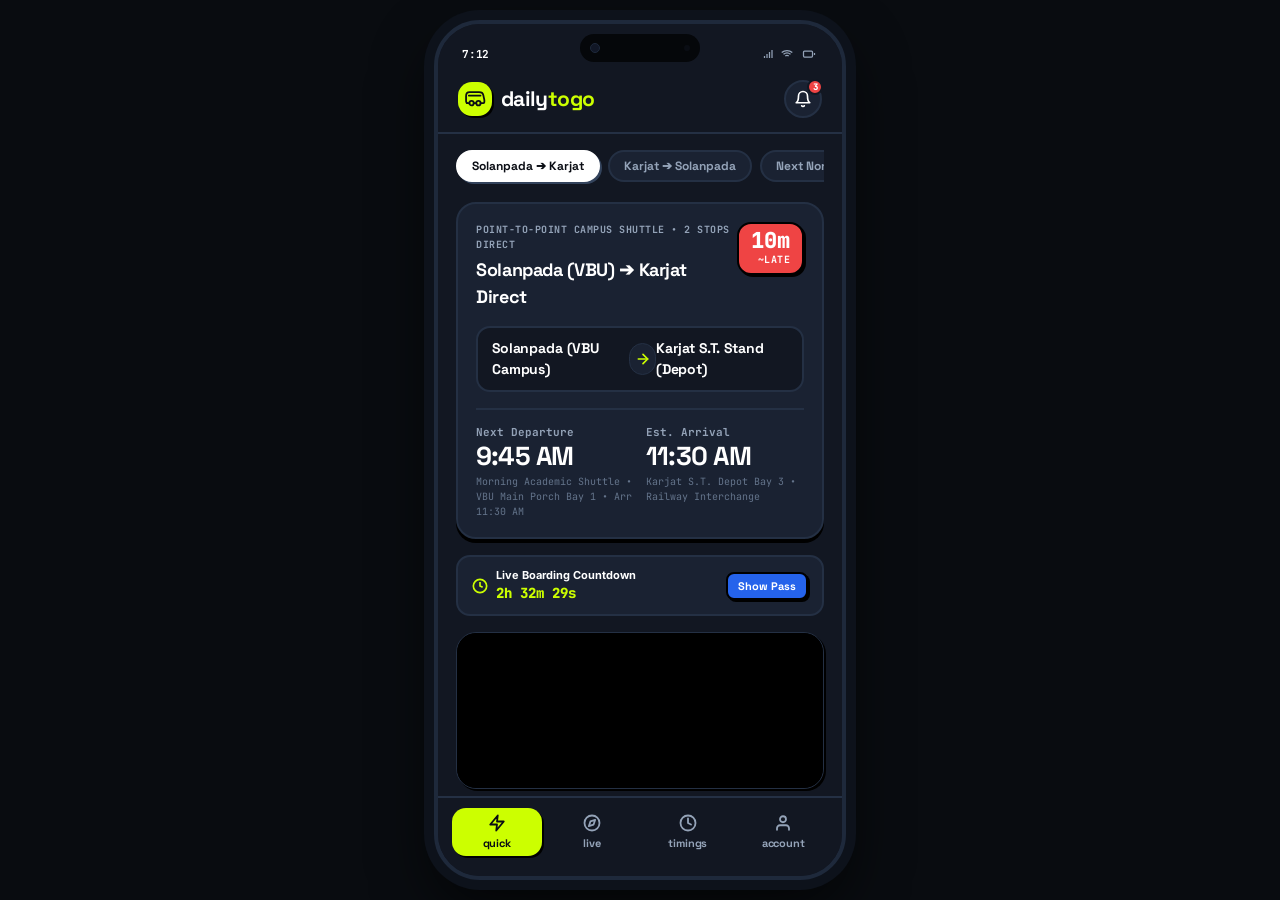
==== commit f8ea7ed0: "fix(media): resolve NS_BINDING_ABORTED by standardizing video filenames without spaces and setting v" ====
--- a/UIUX/index.html
+++ b/UIUX/index.html
@@ -137,9 +137,7 @@
             <!-- Campus Shuttle Live Video -->
             <div class="animation-slot-wrapper">
               <div class="transit-video-frame">
-                <video id="heroTransitVideo" class="transit-slot-video" autoplay loop muted playsinline preload="auto">
-                  <source id="heroVideoSource" src="bus to karjat.MP4" type="video/mp4">
-                </video>
+                <video id="heroTransitVideo" class="transit-slot-video" src="bus_to_karjat.mp4" autoplay loop muted playsinline preload="auto"></video>
               </div>
             </div>
 
@@ -226,9 +224,7 @@
             <!-- Live Transit Video Feed -->
             <div class="animation-slot-wrapper">
               <div class="transit-video-frame">
-                <video id="liveHighwayVideo" class="transit-slot-video" autoplay loop muted playsinline preload="auto">
-                  <source src="bus to solanpada.MP4" type="video/mp4">
-                </video>
+                <video id="liveHighwayVideo" class="transit-slot-video" src="bus_to_solanpada.mp4" autoplay loop muted playsinline preload="auto"></video>
               </div>
             </div>
 
@@ -404,9 +400,7 @@
               <!-- Campus Terminal Video Feed -->
               <div class="animation-slot-wrapper">
                 <div class="transit-video-frame">
-                  <video id="boardingVideo" class="transit-slot-video" autoplay loop muted playsinline preload="auto">
-                    <source src="Students_boarding_1080p.mp4" type="video/mp4">
-                  </video>
+                  <video id="boardingVideo" class="transit-slot-video" src="students_boarding.mp4" autoplay loop muted playsinline preload="auto"></video>
                 </div>
               </div>
 
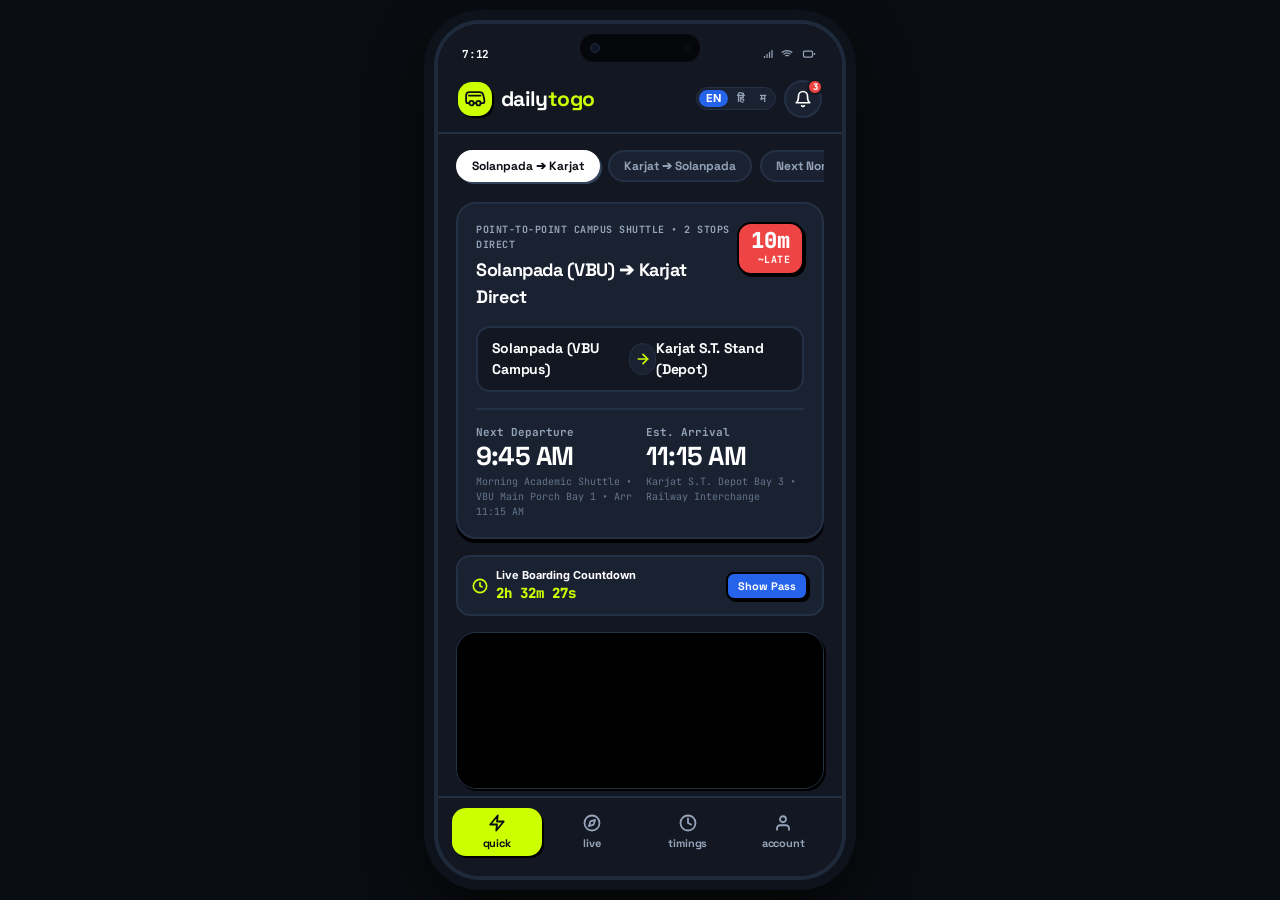
==== commit 2329ac25: "feat(submission): complete HCI end-term deliverables with usability testing, peer benchmarking, pres" ====
--- a/UIUX/index.html
+++ b/UIUX/index.html
@@ -52,14 +52,22 @@
             <h1 class="brand-title">Daily<span>togo</span></h1>
           </div>
 
-          <!-- Top Bell Notification Icon (from Wireframe) -->
-          <button type="button" class="header-action-btn" id="headerBellBtn" aria-label="Open Notifications">
-            <svg width="18" height="18" viewBox="0 0 24 24" fill="none" stroke="currentColor" stroke-width="2.2" stroke-linecap="round" stroke-linejoin="round">
-              <path d="M18 8A6 6 0 0 0 6 8c0 7-3 9-3 9h18s-3-2-3-9"/>
-              <path d="M13.73 21a2 2 0 0 1-3.46 0"/>
-            </svg>
-            <span class="notif-badge-pill" id="notifBadge" aria-label="3 new notifications">3</span>
-          </button>
+          <!-- Language Selector & Top Bell Group -->
+          <div class="header-right-group">
+            <div class="lang-pill" role="radiogroup" aria-label="Select Language">
+              <button type="button" class="lang-btn active" data-lang="en" title="English">EN</button>
+              <button type="button" class="lang-btn" data-lang="hi" title="हिंदी (Hindi)">हिं</button>
+              <button type="button" class="lang-btn" data-lang="mr" title="मराठी (Marathi)">म</button>
+            </div>
+
+            <button type="button" class="header-action-btn" id="headerBellBtn" aria-label="Open Notifications">
+              <svg width="18" height="18" viewBox="0 0 24 24" fill="none" stroke="currentColor" stroke-width="2.2" stroke-linecap="round" stroke-linejoin="round">
+                <path d="M18 8A6 6 0 0 0 6 8c0 7-3 9-3 9h18s-3-2-3-9"/>
+                <path d="M13.73 21a2 2 0 0 1-3.46 0"/>
+              </svg>
+              <span class="notif-badge-pill" id="notifBadge" aria-label="3 new notifications">3</span>
+            </button>
+          </div>
         </header>
 
         <!-- Main Screen Scroll Area -->
@@ -114,7 +122,7 @@
                 </div>
                 <div class="metric-col">
                   <span class="metric-label">Est. Arrival</span>
-                  <span class="metric-val" id="estArrVal">3:00 PM</span>
+                  <span class="metric-val" id="estArrVal">3:45 PM</span>
                   <span class="metric-sub" id="destSubVal">Karjat Depot Bay 3</span>
                 </div>
               </div>
@@ -228,51 +236,99 @@
               </div>
             </div>
 
-            <!-- Route Stop Progression Timeline (Pure 2-Stop Direct Route: Karjat ⇄ Solanpada) -->
+            <!-- Route Stop Progression Timeline (7 Key Corridor Stops) -->
             <div class="route-stops-card">
               <div class="stops-card-title">
-                <span>Direct Route Progression</span>
-                <span class="stops-card-badge" style="background-color: var(--brand-primary); color: #FFFFFF;">2 Stops Direct</span>
-              </div>
-
-              <!-- Point-to-Point Banner -->
+                <span data-i18n="progression_title">Corridor Route Progression</span>
+                <span class="stops-card-badge" id="stopsProgressionBadge" style="background-color: var(--brand-primary); color: #FFFFFF;" data-i18n="stops_badge">7 Key Halts</span>
+              </div>
+
+              <!-- Corridor Info Banner -->
               <div style="background-color: var(--bg-surface); border: 1px solid var(--border-subtle); border-radius: var(--radius-sm); padding: 8px 12px; margin-bottom: 12px; display: flex; align-items: center; justify-content: space-between;">
-                <span style="font-family: var(--font-mono); font-size: 11px; font-weight: 700; color: var(--accent-volt);">
-                  POINT-TO-POINT CAMPUS SHUTTLE
+                <span style="font-family: var(--font-mono); font-size: 11px; font-weight: 700; color: var(--accent-volt);" data-i18n="corridor_banner">
+                  KARJAT ⇄ SOLANPADA GHAT CORRIDOR
                 </span>
-                <span style="font-family: var(--font-mono); font-size: 10px; color: var(--text-dim);">
-                  No intermediate stops
+                <span style="font-family: var(--font-mono); font-size: 10px; color: var(--text-dim);" data-i18n="corridor_distance">
+                  24.2 km • ~1h 30m
                 </span>
               </div>
 
-              <div class="timeline-stops-list">
-                
-                <!-- Stop 1: Departure Terminal -->
-                <div class="timeline-stop-item completed">
+              <div class="timeline-stops-list" id="timelineStopsContainer">
+
+                <!-- Stop 1: Origin -->
+                <div class="timeline-stop-item completed" id="timelineItem1">
                   <div class="stop-left-group">
                     <span class="stop-marker-dot" style="background-color: #10B981; border-color: #FFFFFF;"></span>
                     <div>
                       <div class="stop-name" id="timelineOriginName">Solanpada ST Bus Stop</div>
-                      <div class="stop-type-sub" id="timelineOriginSub">VBU Campus Porch Bay 1 • Direct Non-Stop</div>
+                      <div class="stop-type-sub" id="timelineOriginSub">VBU Campus Porch Bay 1</div>
                     </div>
                   </div>
                   <span class="stop-time-val" id="timelineOriginTime">02:15 PM</span>
                 </div>
 
-                <!-- Mid-Transit Indicator -->
-                <div class="timeline-stop-item current" style="border-left: 2px dashed var(--accent-volt); margin-left: 6px; padding-left: 14px;">
+                <!-- Stop 2: Jambrung -->
+                <div class="timeline-stop-item" id="timelineItem2">
+                  <div class="stop-left-group">
+                    <span class="stop-marker-dot" style="background-color: var(--border-bold); border-color: #243044;"></span>
+                    <div>
+                      <div class="stop-name" id="stop2Name">Jambrung Village Stop</div>
+                      <div class="stop-type-sub" id="stop2Sub">Ghat Base Passenger Halt</div>
+                    </div>
+                  </div>
+                  <span class="stop-time-val" id="stop2Time">+12m</span>
+                </div>
+
+                <!-- Stop 3: Kashele -->
+                <div class="timeline-stop-item current" id="timelineItem3" style="border-left: 2px dashed var(--accent-volt); margin-left: 6px; padding-left: 14px;">
                   <div class="stop-left-group">
                     <span class="stop-marker-dot" style="background-color: var(--accent-volt); border-color: #000000;"></span>
                     <div>
-                      <div class="stop-name" style="color: var(--accent-volt);">Direct Transit In Progress</div>
-                      <div class="stop-type-sub" style="color: var(--text-muted); font-weight: 600;">Ghat Highway Corridor • 24 km Direct • Non-Stop</div>
-                    </div>
-                  </div>
-                  <span class="stop-time-val" style="color: var(--accent-volt); font-weight: 800;">48 km/h</span>
-                </div>
-
-                <!-- Stop 2: Final Destination -->
-                <div class="timeline-stop-item">
+                      <div class="stop-name" id="stop3Name" style="color: var(--accent-volt);">Kashele Village / Market Phata</div>
+                      <div class="stop-type-sub" id="stop3Sub" style="color: var(--text-muted); font-weight: 600;">Mid-Route Student Junction</div>
+                    </div>
+                  </div>
+                  <span class="stop-time-val" id="stop3Time" style="color: var(--accent-volt); font-weight: 800;">44 km/h</span>
+                </div>
+
+                <!-- Stop 4: Bhivpuri -->
+                <div class="timeline-stop-item" id="timelineItem4">
+                  <div class="stop-left-group">
+                    <span class="stop-marker-dot" style="background-color: var(--border-bold); border-color: #243044;"></span>
+                    <div>
+                      <div class="stop-name" id="stop4Name">Bhivpuri Road Station Phata</div>
+                      <div class="stop-type-sub" id="stop4Sub">Suburban Train Feeder Link</div>
+                    </div>
+                  </div>
+                  <span class="stop-time-val" id="stop4Time">+45m</span>
+                </div>
+
+                <!-- Stop 5: D-Mart -->
+                <div class="timeline-stop-item" id="timelineItem5">
+                  <div class="stop-left-group">
+                    <span class="stop-marker-dot" style="background-color: var(--border-bold); border-color: #243044;"></span>
+                    <div>
+                      <div class="stop-name" id="stop5Name">D-Mart / Wanjale Phata</div>
+                      <div class="stop-type-sub" id="stop5Sub">Karjat Outskirts Halt</div>
+                    </div>
+                  </div>
+                  <span class="stop-time-val" id="stop5Time">+65m</span>
+                </div>
+
+                <!-- Stop 6: Char Rasta -->
+                <div class="timeline-stop-item" id="timelineItem6">
+                  <div class="stop-left-group">
+                    <span class="stop-marker-dot" style="background-color: var(--border-bold); border-color: #243044;"></span>
+                    <div>
+                      <div class="stop-name" id="stop6Name">Char Rasta (Char Phata)</div>
+                      <div class="stop-type-sub" id="stop6Sub">Market Interchange Crossing</div>
+                    </div>
+                  </div>
+                  <span class="stop-time-val" id="stop6Time">+78m</span>
+                </div>
+
+                <!-- Stop 7: Final Terminus -->
+                <div class="timeline-stop-item" id="timelineItem7">
                   <div class="stop-left-group">
                     <span class="stop-marker-dot" style="background-color: var(--accent-volt); border-color: #000000;"></span>
                     <div>
@@ -280,7 +336,7 @@
                       <div class="stop-type-sub" id="timelineDestSub" style="color: var(--accent-volt); font-weight: 700;">Suburban Rail Interchange • Bay 3</div>
                     </div>
                   </div>
-                  <span class="stop-time-val" id="timelineDestTime">03:00 PM</span>
+                  <span class="stop-time-val" id="timelineDestTime">03:45 PM</span>
                 </div>
 
               </div>
@@ -311,13 +367,13 @@
                   <span>Departing from Karjat (Karjat ➔ Solanpada)</span>
                 </div>
 
-                <!-- 8:30 AM to 9:45 AM -->
+                <!-- 8:30 AM to 10:00 AM -->
                 <div class="schedule-card" data-direction="karjat-solanpada" data-index="0" role="button" tabindex="0">
                   <div class="sched-left">
                     <div class="sched-time-badge">8:30 AM</div>
                     <div class="sched-meta">
-                      <div class="sched-route-name">8:30 AM ➔ 9:45 AM</div>
-                      <div class="sched-subtext">Karjat Depot Bay 4 • Arr 9:45 AM at Solanpada (VBU)</div>
+                      <div class="sched-route-name">8:30 AM ➔ 10:00 AM</div>
+                      <div class="sched-subtext">Karjat Depot Bay 4 • Arr 10:00 AM at Solanpada (VBU)</div>
                     </div>
                   </div>
                   <div class="sched-right">
@@ -328,13 +384,13 @@
                   </div>
                 </div>
 
-                <!-- 11:30 AM to 12:45 PM -->
+                <!-- 11:30 AM to 1:00 PM -->
                 <div class="schedule-card" data-direction="karjat-solanpada" data-index="1" role="button" tabindex="0">
                   <div class="sched-left">
                     <div class="sched-time-badge">11:30 AM</div>
                     <div class="sched-meta">
-                      <div class="sched-route-name">11:30 AM ➔ 12:45 PM</div>
-                      <div class="sched-subtext">Midday Campus Connector • Direct to VBU Gate</div>
+                      <div class="sched-route-name">11:30 AM ➔ 1:00 PM</div>
+                      <div class="sched-subtext">Midday Campus Connector • Direct to VBU Gate • Arr 1:00 PM</div>
                     </div>
                   </div>
                   <div class="sched-right">
@@ -345,13 +401,13 @@
                   </div>
                 </div>
 
-                <!-- 1:00 PM to 2:15 PM -->
+                <!-- 1:00 PM to 2:30 PM -->
                 <div class="schedule-card" data-direction="karjat-solanpada" data-index="2" role="button" tabindex="0">
                   <div class="sched-left">
                     <div class="sched-time-badge">1:00 PM</div>
                     <div class="sched-meta">
-                      <div class="sched-route-name">1:00 PM ➔ 2:15 PM</div>
-                      <div class="sched-subtext">Post-Lunch Shuttle • Depot Bay 3 • Arr 2:15 PM</div>
+                      <div class="sched-route-name">1:00 PM ➔ 2:30 PM</div>
+                      <div class="sched-subtext">Post-Lunch Shuttle • Depot Bay 3 • Arr 2:30 PM</div>
                     </div>
                   </div>
                   <div class="sched-right">
@@ -362,13 +418,13 @@
                   </div>
                 </div>
 
-                <!-- 4:15 PM to 5:30 PM -->
+                <!-- 4:15 PM to 5:45 PM -->
                 <div class="schedule-card" data-direction="karjat-solanpada" data-index="3" role="button" tabindex="0">
                   <div class="sched-left">
                     <div class="sched-time-badge">4:15 PM</div>
                     <div class="sched-meta">
-                      <div class="sched-route-name">4:15 PM ➔ 5:30 PM</div>
-                      <div class="sched-subtext">Evening Campus Return • Sync with Mumbai Local</div>
+                      <div class="sched-route-name">4:15 PM ➔ 5:45 PM</div>
+                      <div class="sched-subtext">Evening Campus Return • Sync with Mumbai Local • Arr 5:45 PM</div>
                     </div>
                   </div>
                   <div class="sched-right">
@@ -411,13 +467,13 @@
                   <span>Departing from Solanpada (Solanpada ➔ Karjat)</span>
                 </div>
 
-                <!-- 6:00 AM to 8:30 AM -->
+                <!-- 6:00 AM to 7:30 AM -->
                 <div class="schedule-card" data-direction="solanpada-karjat" data-index="0" role="button" tabindex="0">
                   <div class="sched-left">
                     <div class="sched-time-badge">6:00 AM</div>
                     <div class="sched-meta">
-                      <div class="sched-route-name">6:00 AM ➔ 8:30 AM</div>
-                      <div class="sched-subtext">Early Morning Express • Direct to Karjat Station</div>
+                      <div class="sched-route-name">6:00 AM ➔ 7:30 AM</div>
+                      <div class="sched-subtext">Early Morning Express • Direct to Karjat Station • Arr 7:30 AM</div>
                     </div>
                   </div>
                   <div class="sched-right">
@@ -428,13 +484,13 @@
                   </div>
                 </div>
 
-                <!-- 9:45 AM to 11:30 AM -->
+                <!-- 9:45 AM to 11:15 AM -->
                 <div class="schedule-card" data-direction="solanpada-karjat" data-index="1" role="button" tabindex="0">
                   <div class="sched-left">
                     <div class="sched-time-badge">9:45 AM</div>
                     <div class="sched-meta">
-                      <div class="sched-route-name">9:45 AM ➔ 11:30 AM</div>
-                      <div class="sched-subtext">Morning Academic Shuttle • VBU Main Porch Bay 1</div>
+                      <div class="sched-route-name">9:45 AM ➔ 11:15 AM</div>
+                      <div class="sched-subtext">Morning Academic Shuttle • VBU Main Porch Bay 1 • Arr 11:15 AM</div>
                     </div>
                   </div>
                   <div class="sched-right">
@@ -445,13 +501,13 @@
                   </div>
                 </div>
 
-                <!-- 12:45 PM to 1:00 PM -->
+                <!-- 12:45 PM to 2:15 PM -->
                 <div class="schedule-card" data-direction="solanpada-karjat" data-index="2" role="button" tabindex="0">
                   <div class="sched-left">
                     <div class="sched-time-badge">12:45 PM</div>
                     <div class="sched-meta">
-                      <div class="sched-route-name">12:45 PM ➔ 1:00 PM</div>
-                      <div class="sched-subtext">Mid-Day Station Connector • Direct to Karjat Depot</div>
+                      <div class="sched-route-name">12:45 PM ➔ 2:15 PM</div>
+                      <div class="sched-subtext">Mid-Day Station Connector • Direct to Karjat Depot • Arr 2:15 PM</div>
                     </div>
                   </div>
                   <div class="sched-right">
@@ -462,13 +518,13 @@
                   </div>
                 </div>
 
-                <!-- 2:15 PM to 4:15 PM -->
+                <!-- 2:15 PM to 3:45 PM -->
                 <div class="schedule-card next-bus active-selected-bus" data-direction="solanpada-karjat" data-index="3" role="button" tabindex="0">
                   <div class="sched-left">
                     <div class="sched-time-badge">2:15 PM</div>
                     <div class="sched-meta">
-                      <div class="sched-route-name">2:15 PM ➔ 4:15 PM</div>
-                      <div class="sched-subtext">Afternoon Campus Exit • Solanpada Porch Bay 2</div>
+                      <div class="sched-route-name">2:15 PM ➔ 3:45 PM</div>
+                      <div class="sched-subtext">Afternoon Campus Exit • Solanpada Porch Bay 2 • Arr 3:45 PM</div>
                     </div>
                   </div>
                   <div class="sched-right">
@@ -479,13 +535,13 @@
                   </div>
                 </div>
 
-                <!-- 5:30 PM to 6:30 PM -->
+                <!-- 5:30 PM to 7:00 PM -->
                 <div class="schedule-card" data-direction="solanpada-karjat" data-index="4" role="button" tabindex="0">
                   <div class="sched-left">
                     <div class="sched-time-badge">5:30 PM</div>
                     <div class="sched-meta">
-                      <div class="sched-route-name">5:30 PM ➔ 6:30 PM</div>
-                      <div class="sched-subtext">Evening Peak Transit • Direct to Karjat Station</div>
+                      <div class="sched-route-name">5:30 PM ➔ 7:00 PM</div>
+                      <div class="sched-subtext">Evening Peak Transit • Direct to Karjat Station • Arr 7:00 PM</div>
                     </div>
                   </div>
                   <div class="sched-right">
--- a/UIUX/styles.css
+++ b/UIUX/styles.css
@@ -353,6 +353,45 @@
   color: var(--accent-volt);
 }
 
+.header-right-group {
+  display: flex;
+  align-items: center;
+  gap: 8px;
+}
+
+.lang-pill {
+  display: flex;
+  align-items: center;
+  background-color: var(--bg-surface-elevated);
+  border: 1px solid var(--border-subtle);
+  border-radius: var(--radius-full);
+  padding: 2px;
+  gap: 2px;
+}
+
+.lang-btn {
+  background: transparent;
+  border: none;
+  color: var(--text-muted);
+  font-family: var(--font-body);
+  font-size: 11px;
+  font-weight: 700;
+  padding: 3px 7px;
+  border-radius: var(--radius-full);
+  cursor: pointer;
+  line-height: 1;
+  transition: all var(--transition-fast);
+}
+
+.lang-btn:hover {
+  color: var(--text-main);
+}
+
+.lang-btn.active {
+  background-color: var(--brand-primary);
+  color: #FFFFFF;
+}
+
 .header-action-btn {
   position: relative;
   width: 38px;
